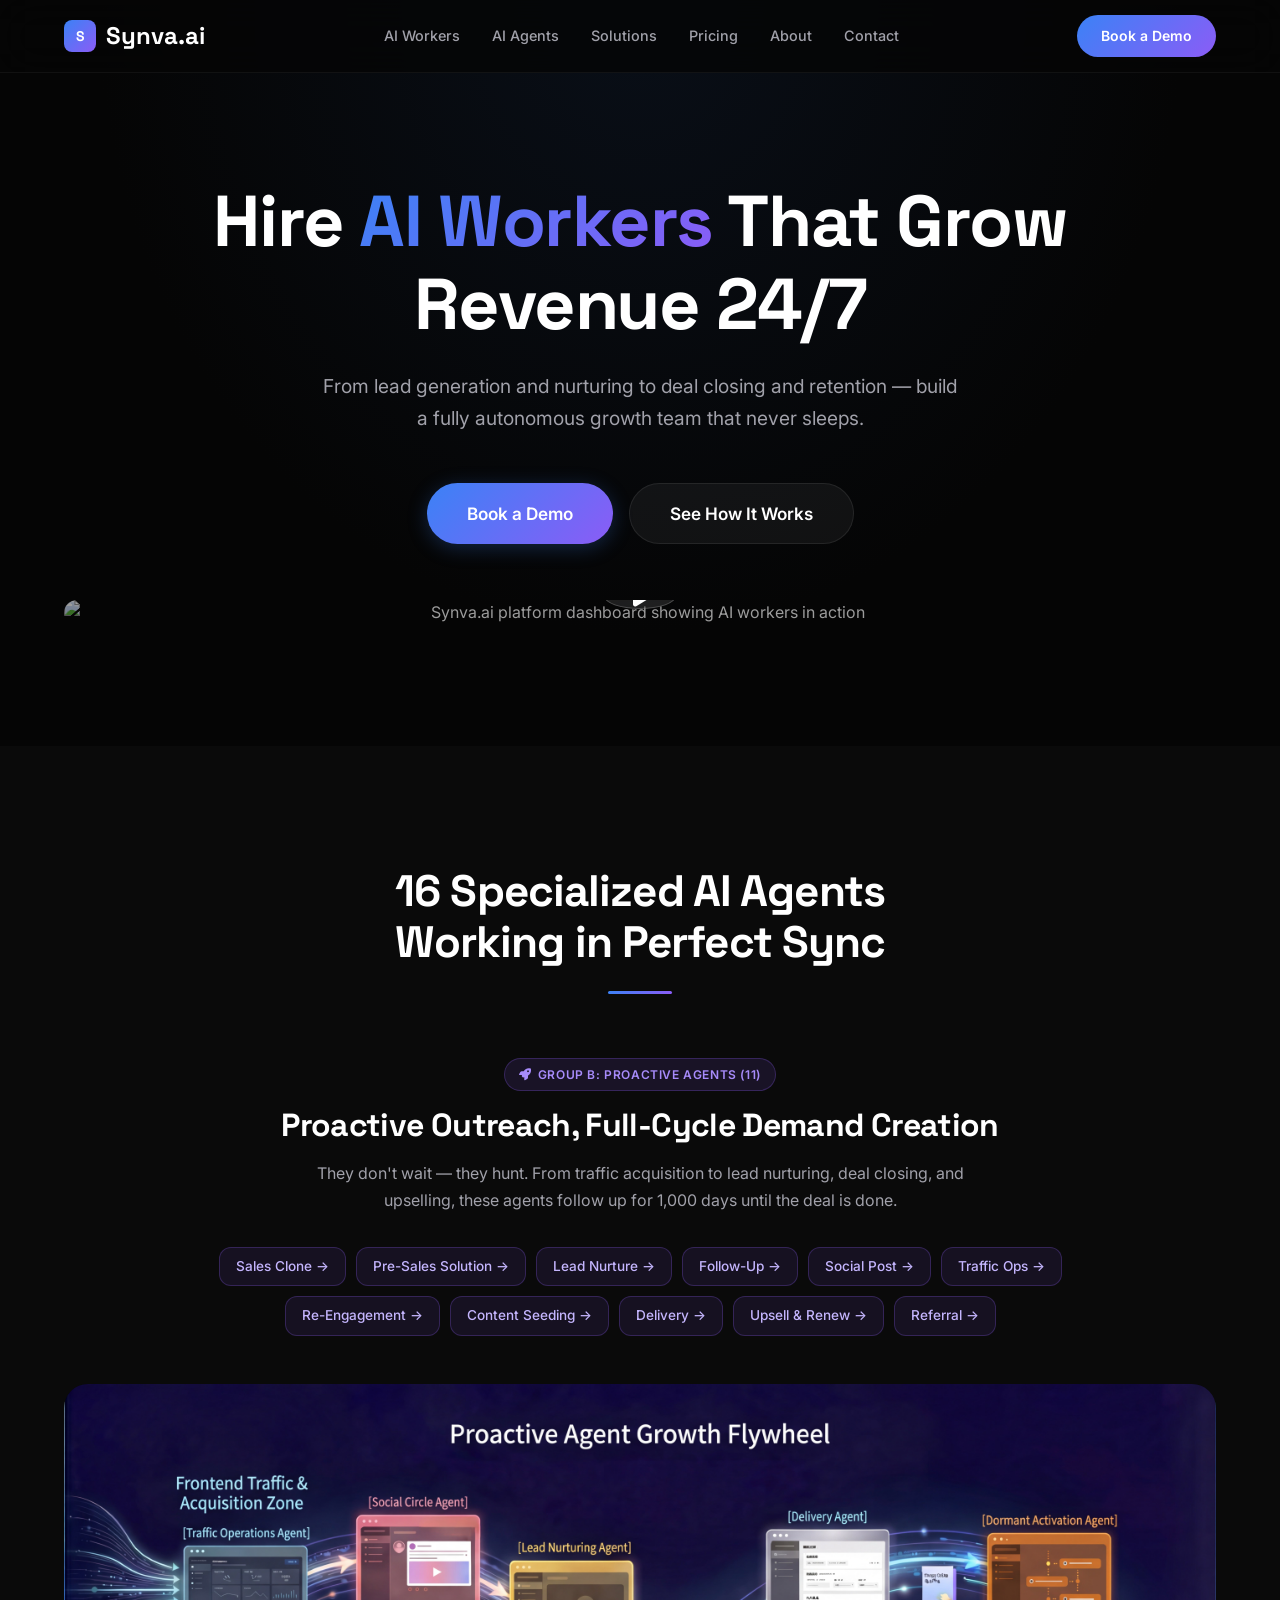
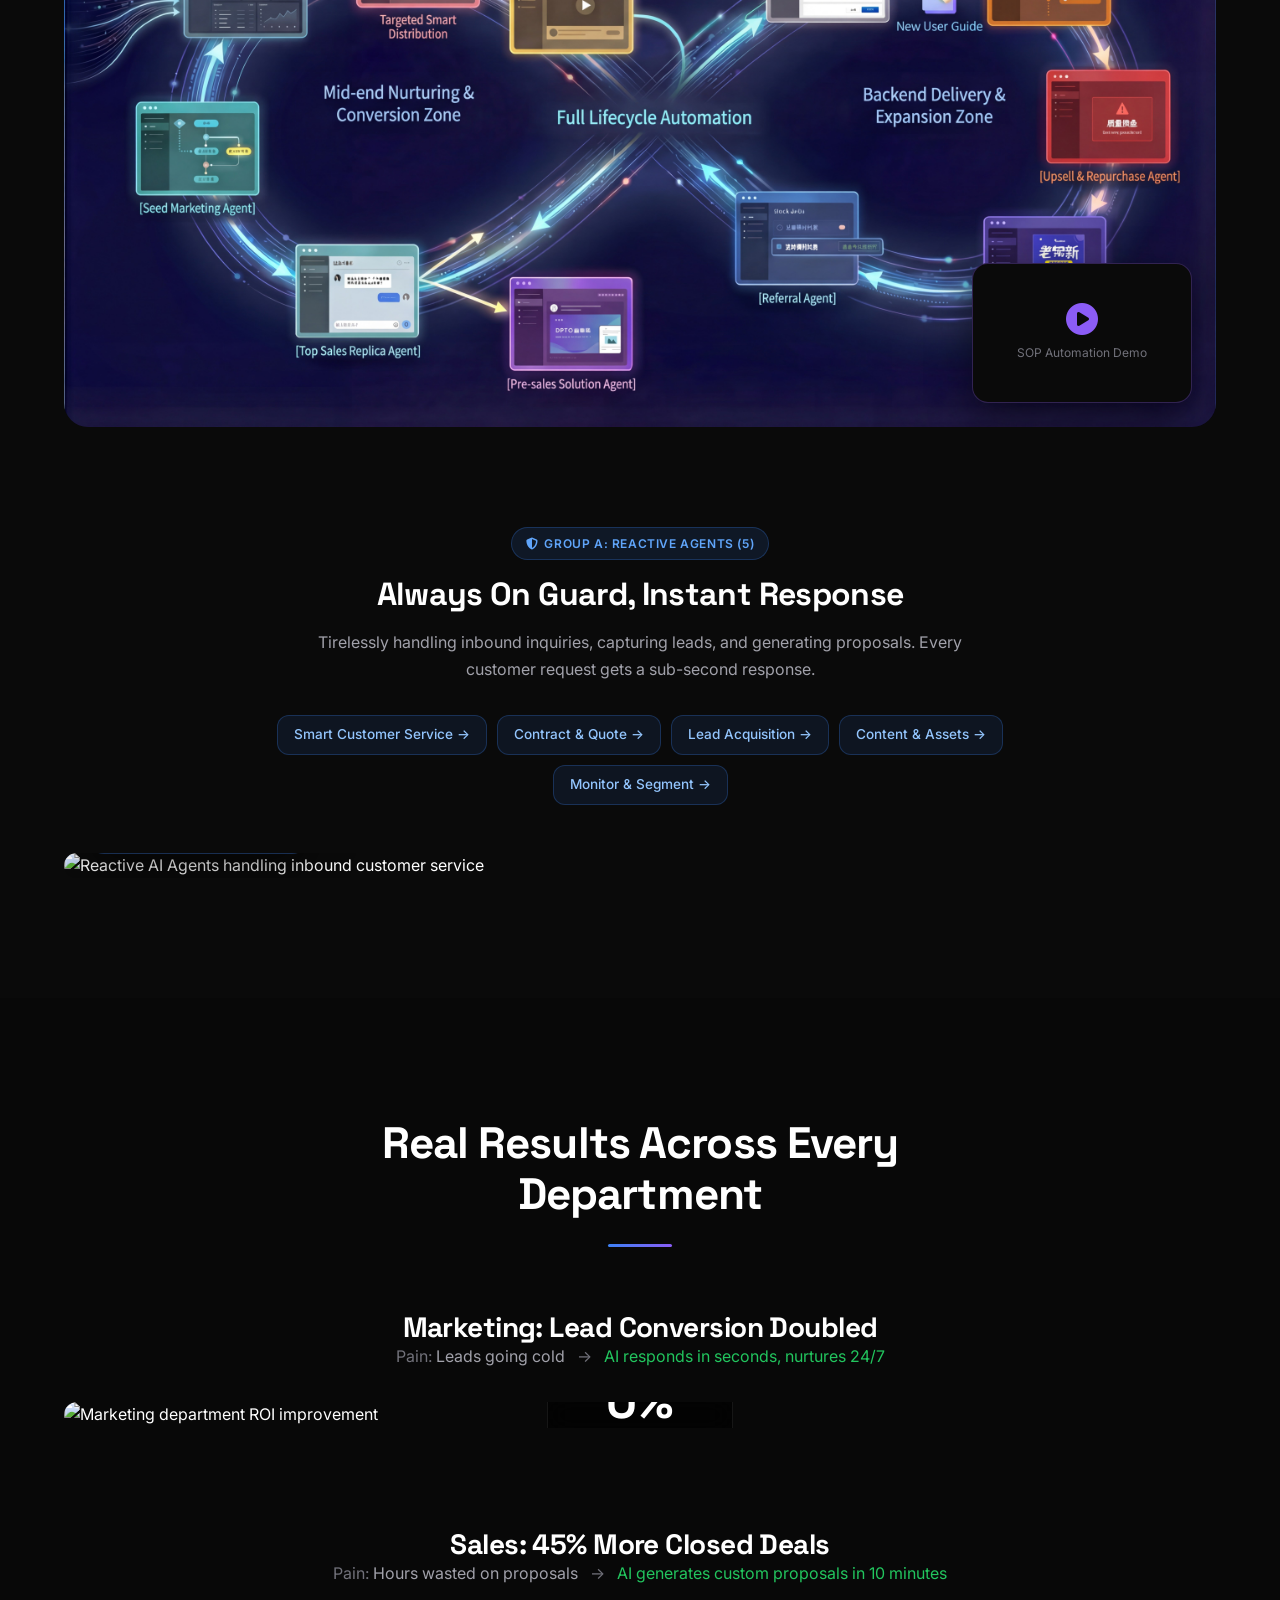
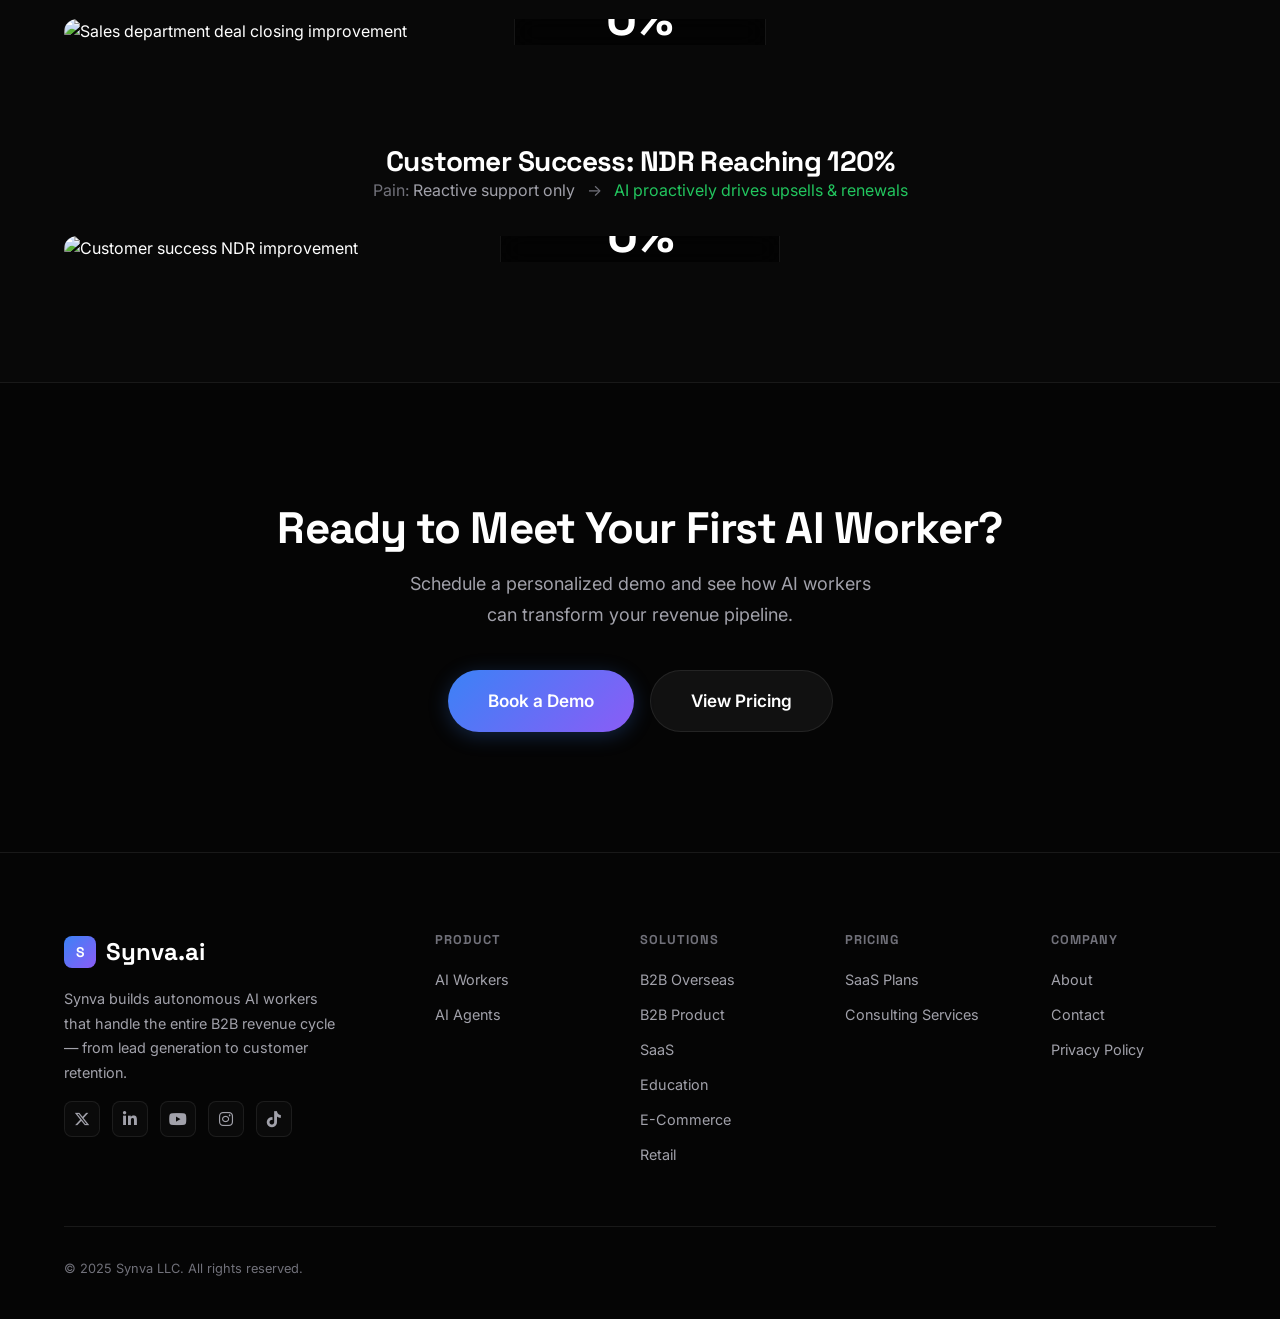
==== index.html @ fd2d0464 "feat: init english website" ====
<!DOCTYPE html>
<html lang="en">
<head>
  <meta charset="UTF-8">
  <meta name="viewport" content="width=device-width, initial-scale=1.0">
  <title>Synva.ai — Autonomous AI Workers for B2B Revenue Growth</title>
  <meta name="description" content="Hire always-on AI workers that generate leads, close deals, and retain customers 24/7. 16 specialized AI agents working in sync to grow your revenue on autopilot.">
  <meta name="keywords" content="AI workers, AI sales agents, B2B automation, revenue growth, lead conversion, AI SaaS">
  <meta property="og:title" content="Synva.ai — Autonomous AI Workers for B2B Revenue Growth">
  <meta property="og:description" content="Hire always-on AI workers that generate leads, close deals, and retain customers 24/7.">
  <meta property="og:image" content="images/og-image.png">
  <meta property="og:type" content="website">
  <meta name="twitter:card" content="summary_large_image">
  <link rel="icon" href="favicon.ico">
  <link rel="stylesheet" href="css/style.css">
  <link rel="stylesheet" href="https://cdnjs.cloudflare.com/ajax/libs/font-awesome/6.5.1/css/all.min.css">
</head>
<body>

  <!-- ===== Header ===== -->
  <header class="header" id="header">
    <div class="header__inner">
      <a href="index.html" class="header__logo">
        <div class="header__logo-icon">S</div>
        Synva.ai
      </a>
      <nav class="header__nav" id="main-nav">
        <a href="product.html">AI Workers</a>
        <a href="agents.html">AI Agents</a>
        <a href="solutions.html">Solutions</a>
        <a href="pricing.html">Pricing</a>
        <a href="about.html">About</a>
        <a href="contact.html">Contact</a>
      </nav>
      <a href="contact.html" class="header__cta header__cta-desktop">Book a Demo</a>
      <button class="header__mobile-btn" id="mobile-menu-btn" aria-label="Toggle Menu">
        <span></span><span></span><span></span>
      </button>
    </div>
  </header>

  <!-- ===== Hero Section ===== -->
  <section class="hero" id="hero">
    <div class="hero__bg"></div>
    <div class="container text-center">
      <h1 class="hero__title">
        Hire <span class="text-gradient">AI Workers</span> That Grow Revenue 24/7
      </h1>
      <p class="hero__subtitle">
        From lead generation and nurturing to deal closing and retention — build a fully autonomous growth team that never sleeps.
      </p>
      <div class="hero__actions">
        <a href="contact.html" class="btn btn--primary btn--lg">Book a Demo</a>
        <a href="product.html" class="btn btn--secondary btn--lg">See How It Works</a>
      </div>

      <!-- Hero Media -->
      <div class="hero__media">
        <img src="images/hero/01 Homepage Big Picture.jpeg" alt="Synva.ai platform dashboard showing AI workers in action">
        <div class="hero__media-overlay">
          <div class="hero__play-btn">
            <i class="fas fa-play" style="margin-left: 3px;"></i>
          </div>
          <span style="color: var(--color-text-secondary); font-size: 0.9rem;">Watch AI Workers in Action</span>
        </div>
      </div>
    </div>
  </section>


  <!-- ===== AI Agents Overview ===== -->
  <section class="section section--alt" id="agents">
    <div class="container">
      <div class="section-header reveal">
        <h2>16 Specialized AI Agents<br>Working in Perfect Sync</h2>
        <div class="section-header__line"></div>
      </div>

      <!-- Active Agents Group -->
      <div class="reveal" style="margin-bottom: 100px;">
        <div class="text-center" style="margin-bottom: 48px;">
          <span class="badge badge--purple"><i class="fas fa-rocket"></i> Group B: Proactive Agents (11)</span>
          <h3 style="margin-top: 16px; font-size: 2rem;">Proactive Outreach, Full-Cycle Demand Creation</h3>
          <p style="max-width: 700px; margin: 16px auto 32px; font-size: 1rem;">
            They don't wait — they hunt. From traffic acquisition to lead nurturing, deal closing, and upselling, these agents follow up for 1,000 days until the deal is done.
          </p>
          <div style="max-width: 900px; margin: 0 auto; display: flex; flex-wrap: wrap; justify-content: center; gap: 10px;">
            <a href="agents.html#agent-sales-clone" class="agent-pill agent-pill--active">Sales Clone →</a>
            <a href="agents.html#agent-solution" class="agent-pill agent-pill--active">Pre-Sales Solution →</a>
            <a href="agents.html#agent-nurture" class="agent-pill agent-pill--active">Lead Nurture →</a>
            <a href="agents.html#agent-followup" class="agent-pill agent-pill--active">Follow-Up →</a>
            <a href="agents.html#agent-moments" class="agent-pill agent-pill--active">Social Post →</a>
            <a href="agents.html#agent-traffic" class="agent-pill agent-pill--active">Traffic Ops →</a>
            <a href="agents.html#agent-activation" class="agent-pill agent-pill--active">Re-Engagement →</a>
            <a href="agents.html#agent-seeding" class="agent-pill agent-pill--active">Content Seeding →</a>
            <a href="agents.html#agent-delivery" class="agent-pill agent-pill--active">Delivery →</a>
            <a href="agents.html#agent-upsell" class="agent-pill agent-pill--active">Upsell & Renew →</a>
            <a href="agents.html#agent-referral" class="agent-pill agent-pill--active">Referral →</a>
          </div>
        </div>
        <div class="media-showcase">
          <img src="images/hero/02 Proactive Agent.jpeg" alt="Proactive AI Agents automating outbound sales workflow">
          <div style="position: absolute; bottom: 24px; right: 24px; width: 220px; height: 140px; background: #0a0a0a; border: 1px solid rgba(139, 92, 246, 0.3); border-radius: 16px; display: flex; flex-direction: column; align-items: center; justify-content: center; box-shadow: 0 12px 40px rgba(0,0,0,0.5);">
            <i class="fas fa-play-circle" style="font-size: 2rem; color: var(--color-purple); margin-bottom: 8px;"></i>
            <span style="font-size: 0.75rem; color: var(--color-text-muted);">SOP Automation Demo</span>
          </div>
        </div>
      </div>

      <!-- Passive Agents Group -->
      <div class="reveal">
        <div class="text-center" style="margin-bottom: 48px;">
          <span class="badge badge--blue"><i class="fas fa-shield-halved"></i> Group A: Reactive Agents (5)</span>
          <h3 style="margin-top: 16px; font-size: 2rem;">Always On Guard, Instant Response</h3>
          <p style="max-width: 700px; margin: 16px auto 32px; font-size: 1rem;">
            Tirelessly handling inbound inquiries, capturing leads, and generating proposals. Every customer request gets a sub-second response.
          </p>
          <div style="max-width: 900px; margin: 0 auto; display: flex; flex-wrap: wrap; justify-content: center; gap: 10px;">
            <a href="agents.html#agent-cs" class="agent-pill agent-pill--passive">Smart Customer Service →</a>
            <a href="agents.html#agent-contract" class="agent-pill agent-pill--passive">Contract & Quote →</a>
            <a href="agents.html#agent-acquisition" class="agent-pill agent-pill--passive">Lead Acquisition →</a>
            <a href="agents.html#agent-content" class="agent-pill agent-pill--passive">Content & Assets →</a>
            <a href="agents.html#agent-monitor" class="agent-pill agent-pill--passive">Monitor & Segment →</a>
          </div>
        </div>
        <div class="media-showcase">
          <img src="images/hero/03 Passive Agent.jpeg" alt="Reactive AI Agents handling inbound customer service">
          <div style="position: absolute; bottom: 24px; left: 24px; width: 220px; height: 140px; background: #0a0a0a; border: 1px solid rgba(59, 130, 246, 0.3); border-radius: 16px; display: flex; flex-direction: column; align-items: center; justify-content: center; box-shadow: 0 12px 40px rgba(0,0,0,0.5);">
            <i class="fas fa-play-circle" style="font-size: 2rem; color: var(--color-blue); margin-bottom: 8px;"></i>
            <span style="font-size: 0.75rem; color: var(--color-text-muted);">AI Reception Demo</span>
          </div>
        </div>
      </div>
    </div>
  </section>

  <!-- ===== Results / Case Studies ===== -->
  <section class="section" id="results" style="background: #080808;">
    <div class="container">
      <div class="section-header reveal">
        <h2>Real Results Across Every Department</h2>
        <div class="section-header__line"></div>
      </div>

      <div style="display: flex; flex-direction: column; gap: 100px;">
        <!-- Marketing Case -->
        <div class="reveal">
          <div class="text-center" style="margin-bottom: 32px;">
            <h3>Marketing: Lead Conversion Doubled</h3>
            <p style="font-size: 1rem;">
              <span style="color: var(--color-text-muted);">Pain:</span> Leads going cold
              <span style="margin: 0 8px; color: var(--color-text-muted);">→</span>
              <span style="color: var(--color-green);">AI responds in seconds, nurtures 24/7</span>
            </p>
          </div>
          <div class="media-showcase">
            <img src="images/hero/04 Markting.jpeg" alt="Marketing department ROI improvement">
            <div class="media-showcase__overlay">
              <div class="media-showcase__metric">
                <div class="media-showcase__metric-value" data-counter="200" data-suffix="%">0%</div>
                <div class="media-showcase__metric-label">ROI Growth</div>
              </div>
            </div>
          </div>
        </div>

        <!-- Sales Case -->
        <div class="reveal">
          <div class="text-center" style="margin-bottom: 32px;">
            <h3>Sales: 45% More Closed Deals</h3>
            <p style="font-size: 1rem;">
              <span style="color: var(--color-text-muted);">Pain:</span> Hours wasted on proposals
              <span style="margin: 0 8px; color: var(--color-text-muted);">→</span>
              <span style="color: var(--color-green);">AI generates custom proposals in 10 minutes</span>
            </p>
          </div>
          <div class="media-showcase">
            <img src="images/hero/05 Sales.jpeg" alt="Sales department deal closing improvement">
            <div class="media-showcase__overlay">
              <div class="media-showcase__metric">
                <div class="media-showcase__metric-value" data-counter="45" data-suffix="%">0%</div>
                <div class="media-showcase__metric-label">More Deals Closed</div>
              </div>
            </div>
          </div>
        </div>

        <!-- Customer Success Case -->
        <div class="reveal">
          <div class="text-center" style="margin-bottom: 32px;">
            <h3>Customer Success: NDR Reaching 120%</h3>
            <p style="font-size: 1rem;">
              <span style="color: var(--color-text-muted);">Pain:</span> Reactive support only
              <span style="margin: 0 8px; color: var(--color-text-muted);">→</span>
              <span style="color: var(--color-green);">AI proactively drives upsells & renewals</span>
            </p>
          </div>
          <div class="media-showcase">
            <img src="images/hero/06 Customer Success.jpeg" alt="Customer success NDR improvement">
            <div class="media-showcase__overlay">
              <div class="media-showcase__metric">
                <div class="media-showcase__metric-value" data-counter="120" data-suffix="%">0%</div>
                <div class="media-showcase__metric-label">Net Dollar Retention</div>
              </div>
            </div>
          </div>
        </div>
      </div>
    </div>
  </section>

  <!-- ===== Bottom CTA ===== -->
  <section class="section section--border-top text-center">
    <div class="container reveal">
      <h2 style="margin-bottom: 16px;">Ready to Meet Your First AI Worker?</h2>
      <p style="margin-bottom: 40px; max-width: 480px; margin-left: auto; margin-right: auto;">
        Schedule a personalized demo and see how AI workers can transform your revenue pipeline.
      </p>
      <div class="hero__actions">
        <a href="contact.html" class="btn btn--primary btn--lg">Book a Demo</a>
        <a href="pricing.html" class="btn btn--secondary btn--lg">View Pricing</a>
      </div>
    </div>
  </section>

  <!-- ===== Footer ===== -->
  <footer class="footer" id="footer">
    <div class="container">
      <div class="footer__grid">
        <div class="footer__brand">
          <a href="index.html" class="header__logo" style="margin-bottom: 8px;"><div class="header__logo-icon">S</div>Synva.ai</a>
          <p>Synva builds autonomous AI workers that handle the entire B2B revenue cycle — from lead generation to customer retention.</p>
          <div style="display: flex; gap: 12px; margin-top: 16px;">
            <a href="#" target="_blank" aria-label="X" style="width: 36px; height: 36px; border-radius: 8px; background: var(--color-bg-alt); border: 1px solid var(--color-border); display: flex; align-items: center; justify-content: center; color: var(--color-text-secondary); transition: var(--transition-base);"><i class="fab fa-x-twitter"></i></a>
            <a href="#" target="_blank" aria-label="LinkedIn" style="width: 36px; height: 36px; border-radius: 8px; background: var(--color-bg-alt); border: 1px solid var(--color-border); display: flex; align-items: center; justify-content: center; color: var(--color-text-secondary); transition: var(--transition-base);"><i class="fab fa-linkedin-in"></i></a>
            <a href="#" target="_blank" aria-label="YouTube" style="width: 36px; height: 36px; border-radius: 8px; background: var(--color-bg-alt); border: 1px solid var(--color-border); display: flex; align-items: center; justify-content: center; color: var(--color-text-secondary); transition: var(--transition-base);"><i class="fab fa-youtube"></i></a>
            <a href="#" target="_blank" aria-label="Instagram" style="width: 36px; height: 36px; border-radius: 8px; background: var(--color-bg-alt); border: 1px solid var(--color-border); display: flex; align-items: center; justify-content: center; color: var(--color-text-secondary); transition: var(--transition-base);"><i class="fab fa-instagram"></i></a>
            <a href="#" target="_blank" aria-label="TikTok" style="width: 36px; height: 36px; border-radius: 8px; background: var(--color-bg-alt); border: 1px solid var(--color-border); display: flex; align-items: center; justify-content: center; color: var(--color-text-secondary); transition: var(--transition-base);"><i class="fab fa-tiktok"></i></a>
          </div>
        </div>
        <div><h4 class="footer__heading">Product</h4><div class="footer__links"><a href="product.html">AI Workers</a><a href="agents.html">AI Agents</a></div></div>
        <div><h4 class="footer__heading">Solutions</h4><div class="footer__links"><a href="solutions.html#b2b-overseas">B2B Overseas</a><a href="solutions.html#b2b-industrial">B2B Product</a><a href="solutions.html#saas">SaaS</a><a href="solutions.html#education">Education</a><a href="solutions.html#ecommerce">E-Commerce</a><a href="solutions.html#retail">Retail</a></div></div>
        <div><h4 class="footer__heading">Pricing</h4><div class="footer__links"><a href="pricing.html">SaaS Plans</a><a href="pricing.html">Consulting Services</a></div></div>
        <div><h4 class="footer__heading">Company</h4><div class="footer__links"><a href="about.html">About</a><a href="contact.html">Contact</a><a href="privacy.html">Privacy Policy</a></div></div>
      </div>
      <div class="footer__bottom">
        <span>&copy; 2025 Synva LLC. All rights reserved.</span>
      </div>
    </div>
  </footer>

  <script src="js/main.js"></script>
</body>
</html>
---- css/style.css ----
/* ================================================================
   Agent.AI — English Static Site
   Design System & Global Styles
   ================================================================ */

/* --- Google Fonts --- */
@import url('https://fonts.googleapis.com/css2?family=Inter:wght@300;400;500;600;700;800;900&family=Space+Grotesk:wght@400;500;600;700&display=swap');

/* --- CSS Custom Properties --- */
:root {
  /* Colors */
  --color-bg: #050505;
  --color-bg-alt: #0a0a0a;
  --color-bg-card: #111111;
  --color-bg-elevated: #1a1a1a;
  --color-text: #ffffff;
  --color-text-secondary: #a1a1aa;
  --color-text-muted: #71717a;
  --color-border: rgba(255, 255, 255, 0.08);
  --color-border-hover: rgba(255, 255, 255, 0.15);

  /* Accent Colors */
  --color-blue: #3b82f6;
  --color-blue-glow: rgba(59, 130, 246, 0.15);
  --color-purple: #8b5cf6;
  --color-purple-glow: rgba(139, 92, 246, 0.15);
  --color-green: #22c55e;
  --color-yellow: #eab308;
  --color-pink: #ec4899;

  /* Gradients */
  --gradient-accent: linear-gradient(135deg, #3b82f6, #8b5cf6);
  --gradient-accent-hover: linear-gradient(135deg, #60a5fa, #a78bfa);
  --gradient-hero-bg: radial-gradient(ellipse at top, rgba(59, 130, 246, 0.08) 0%, #050505 60%);
  --gradient-glow: radial-gradient(circle, rgba(59, 130, 246, 0.12) 0%, transparent 70%);

  /* Typography */
  --font-body: 'Inter', -apple-system, BlinkMacSystemFont, 'Segoe UI', sans-serif;
  --font-heading: 'Space Grotesk', 'Inter', sans-serif;

  /* Spacing */
  --section-py: 120px;
  --section-px: 24px;
  --max-width: 1200px;
  --max-width-narrow: 800px;

  /* Borders */
  --radius-sm: 8px;
  --radius-md: 12px;
  --radius-lg: 16px;
  --radius-xl: 24px;
  --radius-full: 9999px;

  /* Transitions */
  --transition-fast: 150ms ease;
  --transition-base: 300ms ease;
  --transition-slow: 500ms cubic-bezier(0.4, 0, 0.2, 1);
}

/* --- Reset & Base --- */
*,
*::before,
*::after {
  margin: 0;
  padding: 0;
  box-sizing: border-box;
}

html {
  scroll-behavior: smooth;
  -webkit-font-smoothing: antialiased;
  -moz-osx-font-smoothing: grayscale;
}

body {
  font-family: var(--font-body);
  background: var(--color-bg);
  color: var(--color-text);
  line-height: 1.6;
  overflow-x: hidden;
}

a {
  color: inherit;
  text-decoration: none;
}

img {
  max-width: 100%;
  display: block;
}

ul, ol {
  list-style: none;
}

button {
  font-family: inherit;
  cursor: pointer;
  border: none;
  background: none;
}

/* --- Typography --- */
h1, h2, h3, h4, h5, h6 {
  font-family: var(--font-heading);
  font-weight: 700;
  line-height: 1.15;
  letter-spacing: -0.02em;
}

h1 { font-size: clamp(2.5rem, 6vw, 4.5rem); }
h2 { font-size: clamp(1.75rem, 4vw, 2.75rem); }
h3 { font-size: clamp(1.25rem, 2.5vw, 1.75rem); }
h4 { font-size: 1.125rem; }

p {
  color: var(--color-text-secondary);
  font-size: 1.125rem;
  line-height: 1.7;
}

.text-gradient {
  background: var(--gradient-accent);
  -webkit-background-clip: text;
  -webkit-text-fill-color: transparent;
  background-clip: text;
}

.text-muted {
  color: var(--color-text-muted);
}

/* --- Layout --- */
.container {
  max-width: var(--max-width);
  margin: 0 auto;
  padding: 0 var(--section-px);
}

.container--narrow {
  max-width: var(--max-width-narrow);
}

.section {
  padding: var(--section-py) 0;
  position: relative;
}

.section--alt {
  background: var(--color-bg-alt);
}

.section--border-top {
  border-top: 1px solid var(--color-border);
}

.text-center {
  text-align: center;
}

/* --- Header / Navigation --- */
.header {
  position: fixed;
  top: 0;
  left: 0;
  right: 0;
  z-index: 1000;
  background: rgba(5, 5, 5, 0.8);
  backdrop-filter: blur(20px);
  -webkit-backdrop-filter: blur(20px);
  border-bottom: 1px solid var(--color-border);
  transition: var(--transition-base);
}

.header__inner {
  max-width: var(--max-width);
  margin: 0 auto;
  padding: 0 var(--section-px);
  display: flex;
  align-items: center;
  justify-content: space-between;
  height: 72px;
}

.header__logo {
  font-family: var(--font-heading);
  font-size: 1.5rem;
  font-weight: 700;
  color: var(--color-text);
  display: flex;
  align-items: center;
  gap: 10px;
}

.header__logo-icon {
  width: 32px;
  height: 32px;
  background: var(--gradient-accent);
  border-radius: var(--radius-sm);
  display: flex;
  align-items: center;
  justify-content: center;
  font-size: 0.875rem;
  font-weight: 800;
}

.header__nav {
  display: flex;
  align-items: center;
  gap: 32px;
}

.header__nav a {
  font-size: 0.9rem;
  font-weight: 500;
  color: var(--color-text-secondary);
  transition: var(--transition-fast);
  position: relative;
}

.header__nav a:hover,
.header__nav a.active {
  color: var(--color-text);
}

.header__nav a::after {
  content: '';
  position: absolute;
  bottom: -4px;
  left: 0;
  width: 0;
  height: 2px;
  background: var(--gradient-accent);
  transition: var(--transition-base);
  border-radius: 1px;
}

.header__nav a:hover::after,
.header__nav a.active::after {
  width: 100%;
}

.header__cta {
  display: inline-flex;
  align-items: center;
  gap: 8px;
  padding: 10px 24px;
  background: var(--gradient-accent);
  color: white;
  font-size: 0.875rem;
  font-weight: 600;
  border-radius: var(--radius-full);
  transition: var(--transition-base);
}

.header__cta:hover {
  background: var(--gradient-accent-hover);
  transform: translateY(-1px);
  box-shadow: 0 8px 30px rgba(59, 130, 246, 0.3);
}

/* Mobile Menu Button */
.header__mobile-btn {
  display: none;
  flex-direction: column;
  gap: 5px;
  padding: 4px;
  cursor: pointer;
}

.header__mobile-btn span {
  display: block;
  width: 24px;
  height: 2px;
  background: var(--color-text);
  border-radius: 2px;
  transition: var(--transition-base);
}

/* --- Buttons --- */
.btn {
  display: inline-flex;
  align-items: center;
  justify-content: center;
  gap: 8px;
  font-family: var(--font-body);
  font-weight: 600;
  border-radius: var(--radius-full);
  transition: var(--transition-base);
  cursor: pointer;
  white-space: nowrap;
}

.btn--lg {
  padding: 16px 40px;
  font-size: 1.075rem;
}

.btn--md {
  padding: 12px 28px;
  font-size: 0.95rem;
}

.btn--sm {
  padding: 8px 20px;
  font-size: 0.85rem;
}

.btn--primary {
  background: var(--gradient-accent);
  color: white;
  box-shadow: 0 4px 20px rgba(59, 130, 246, 0.25);
}

.btn--primary:hover {
  background: var(--gradient-accent-hover);
  transform: translateY(-2px);
  box-shadow: 0 8px 30px rgba(59, 130, 246, 0.4);
}

.btn--secondary {
  background: rgba(255, 255, 255, 0.05);
  color: white;
  border: 1px solid var(--color-border);
}

.btn--secondary:hover {
  background: rgba(255, 255, 255, 0.1);
  border-color: var(--color-border-hover);
}

.btn--white {
  background: white;
  color: #0a0a0a;
}

.btn--white:hover {
  background: #f0f0f0;
  transform: translateY(-2px);
  box-shadow: 0 8px 30px rgba(255, 255, 255, 0.15);
}

.btn--outline-blue {
  background: transparent;
  color: var(--color-blue);
  border: 1px solid var(--color-blue);
}

.btn--outline-blue:hover {
  background: var(--color-blue);
  color: white;
}

/* --- Cards --- */
.card {
  background: transparent;
  border: 1px solid transparent;
  border-radius: var(--radius-xl);
  overflow: hidden;
  transition: var(--transition-base);
}

.card:hover {
  transform: translateY(-4px);
}

.card__image {
  width: 100%;
  height: auto;
  opacity: 1;
  display: block;
  transition: var(--transition-slow);
}

.card:hover .card__image {
  opacity: 1;
  transform: scale(1.03);
}

.card__image-wrapper {
  overflow: hidden;
  position: relative;
  border-radius: var(--radius-xl);
  isolation: isolate;
  transform: translateZ(0);
}

.card__body {
  padding: 24px;
}

.card__title {
  font-size: 1.25rem;
  font-weight: 600;
  margin-bottom: 8px;
}

.card__desc {
  font-size: 0.95rem;
  color: var(--color-text-secondary);
  line-height: 1.6;
}

/* --- Badge / Tag --- */
.badge {
  display: inline-flex;
  align-items: center;
  gap: 6px;
  padding: 6px 14px;
  font-size: 0.75rem;
  font-weight: 600;
  border-radius: var(--radius-full);
  text-transform: uppercase;
  letter-spacing: 0.05em;
}

.badge--blue {
  background: rgba(59, 130, 246, 0.12);
  color: #60a5fa;
  border: 1px solid rgba(59, 130, 246, 0.25);
}

.badge--purple {
  background: rgba(139, 92, 246, 0.12);
  color: #a78bfa;
  border: 1px solid rgba(139, 92, 246, 0.25);
}

.badge--yellow {
  background: rgba(234, 179, 8, 0.12);
  color: #facc15;
  border: 1px solid rgba(234, 179, 8, 0.25);
}

.badge--green {
  background: rgba(34, 197, 94, 0.12);
  color: #4ade80;
  border: 1px solid rgba(34, 197, 94, 0.25);
}

/* --- Agent Pill (Product page agent buttons) --- */
.agent-pill {
  display: inline-flex;
  align-items: center;
  gap: 6px;
  padding: 8px 16px;
  font-size: 0.85rem;
  font-weight: 500;
  border-radius: var(--radius-md);
  transition: var(--transition-base);
  cursor: default;
}

.agent-pill--active {
  background: rgba(139, 92, 246, 0.1);
  border: 1px solid rgba(139, 92, 246, 0.25);
  color: #c4b5fd;
}

.agent-pill--active:hover {
  background: var(--color-purple);
  color: white;
  border-color: var(--color-purple);
}

.agent-pill--passive {
  background: rgba(59, 130, 246, 0.1);
  border: 1px solid rgba(59, 130, 246, 0.25);
  color: #93c5fd;
}

.agent-pill--passive:hover {
  background: var(--color-blue);
  color: white;
  border-color: var(--color-blue);
}

/* --- Hero Section --- */
.hero {
  position: relative;
  padding-top: 180px;
  padding-bottom: var(--section-py);
  overflow: hidden;
}

.hero__bg {
  position: absolute;
  inset: 0;
  background: var(--gradient-hero-bg);
  z-index: -1;
}

.hero__title {
  max-width: 900px;
  margin: 0 auto 24px;
}

.hero__subtitle {
  max-width: 640px;
  margin: 0 auto 48px;
  font-size: 1.2rem;
}

.hero__actions {
  display: flex;
  justify-content: center;
  gap: 16px;
  flex-wrap: wrap;
}

.hero__media {
  max-width: 100%;
  margin: 56px auto 0;
  position: relative;
  border-radius: var(--radius-xl);
  overflow: hidden;
  height: max-content;
  isolation: isolate;
  transform: translateZ(0);
}

.hero__media img {
  width: 100%;
  height: 100%;
  object-fit: cover;
  opacity: 0.6;
  transition: var(--transition-slow);
}

.hero__media:hover img {
  opacity: 0.4;
}

.hero__media-overlay {
  position: absolute;
  inset: 0;
  display: flex;
  flex-direction: column;
  align-items: center;
  justify-content: center;
  gap: 12px;
}

.hero__play-btn {
  width: 72px;
  height: 72px;
  border-radius: 50%;
  background: rgba(255, 255, 255, 0.1);
  backdrop-filter: blur(8px);
  border: 1px solid rgba(255, 255, 255, 0.2);
  display: flex;
  align-items: center;
  justify-content: center;
  font-size: 1.5rem;
  color: white;
  transition: var(--transition-base);
}

.hero__media:hover .hero__play-btn {
  transform: scale(1.1);
  background: rgba(255, 255, 255, 0.15);
}

/* --- Grid Layouts --- */
.grid {
  display: grid;
  gap: 24px;
}

.grid--2 { grid-template-columns: repeat(2, 1fr); }
.grid--3 { grid-template-columns: repeat(3, 1fr); }
.grid--4 { grid-template-columns: repeat(4, 1fr); }

/* --- Stats / Metrics --- */
.stat {
  text-align: center;
  padding: 32px;
}

.stat__value {
  font-family: var(--font-heading);
  font-size: 3.5rem;
  font-weight: 800;
  background: var(--gradient-accent);
  -webkit-background-clip: text;
  -webkit-text-fill-color: transparent;
  background-clip: text;
  margin-bottom: 8px;
}

.stat__label {
  font-size: 0.9rem;
  color: var(--color-text-muted);
  text-transform: uppercase;
  letter-spacing: 0.1em;
  font-weight: 600;
}

/* --- Media with Metric Overlay --- */
.media-showcase {
  position: relative;
  width: 100%;
  border-radius: var(--radius-xl);
  overflow: hidden;
  height: max-content;
  isolation: isolate;
  transform: translateZ(0);
}

.media-showcase img {
  width: 100%;
  height: 100%;
  object-fit: cover;
  opacity: 1;
  transition: var(--transition-slow);
}

.media-showcase:hover img {
  opacity: 0.8;
}

.media-showcase__overlay {
  position: absolute;
  inset: 0;
  display: flex;
  align-items: center;
  justify-content: center;
}

.media-showcase__metric {
  background: rgba(0, 0, 0, 0.6);
  backdrop-filter: blur(12px);
  padding: 24px 40px;
  border-radius: var(--radius-xl);
  border: 1px solid var(--color-border);
  text-align: center;
}

.media-showcase__metric-value {
  font-family: var(--font-heading);
  font-size: 3rem;
  font-weight: 800;
  color: white;
  margin-bottom: 4px;
}

.media-showcase__metric-label {
  font-size: 0.8rem;
  color: var(--color-text-muted);
  text-transform: uppercase;
  letter-spacing: 0.15em;
  font-weight: 700;
}

/* --- Split Section (Image + Text) --- */
.split {
  display: flex;
  align-items: center;
  gap: 64px;
}

.split--reverse {
  flex-direction: row-reverse;
}

.split__content {
  flex: 1;
}

.split__media {
  flex: 1;
  position: relative;
  border-radius: var(--radius-xl);
  overflow: hidden;
  height: max-content;
  align-self: center;
  isolation: isolate;
  transform: translateZ(0);
}

.split__media img {
  width: 100%;
  height: auto;
  display: block;
  opacity: 1;
  transition: var(--transition-slow);
}

.split__media:hover img {
  transform: scale(1.05);
}

/* --- Logo Bar / Social Proof --- */
.logo-bar {
  display: flex;
  align-items: center;
  justify-content: center;
  flex-wrap: wrap;
  gap: 48px;
  padding: 40px 0;
  opacity: 0.5;
}

.logo-bar img {
  height: 28px;
  filter: brightness(0) invert(1);
  opacity: 0.6;
  transition: var(--transition-base);
}

.logo-bar img:hover {
  opacity: 1;
}

/* --- Footer --- */
.footer {
  background: var(--color-bg);
  border-top: 1px solid var(--color-border);
  padding: 80px 0 40px;
}

.footer__grid {
  display: grid;
  grid-template-columns: 2fr 1fr 1fr 1fr 1fr;
  gap: 40px;
  margin-bottom: 60px;
}

.footer__brand p {
  font-size: 0.9rem;
  margin-top: 16px;
  max-width: 280px;
}

.footer__heading {
  font-size: 0.8rem;
  font-weight: 700;
  text-transform: uppercase;
  letter-spacing: 0.08em;
  color: var(--color-text-muted);
  margin-bottom: 20px;
}

.footer__links {
  display: flex;
  flex-direction: column;
  gap: 12px;
}

.footer__links a {
  font-size: 0.9rem;
  color: var(--color-text-secondary);
  transition: var(--transition-fast);
}

.footer__links a:hover {
  color: var(--color-text);
}

.footer__bottom {
  display: flex;
  align-items: center;
  justify-content: space-between;
  padding-top: 32px;
  border-top: 1px solid var(--color-border);
  font-size: 0.8rem;
  color: var(--color-text-muted);
}

.footer__social {
  display: flex;
  gap: 16px;
}

.footer__social a {
  width: 36px;
  height: 36px;
  border-radius: 50%;
  background: rgba(255, 255, 255, 0.05);
  border: 1px solid var(--color-border);
  display: flex;
  align-items: center;
  justify-content: center;
  color: var(--color-text-secondary);
  font-size: 0.9rem;
  transition: var(--transition-base);
}

.footer__social a:hover {
  background: rgba(255, 255, 255, 0.1);
  color: white;
  border-color: var(--color-border-hover);
}

/* --- Pricing Cards --- */
.pricing-card {
  background: var(--color-bg-alt);
  border: 1px solid var(--color-border);
  border-radius: var(--radius-xl);
  padding: 40px;
  display: flex;
  flex-direction: column;
  position: relative;
  overflow: hidden;
  transition: var(--transition-base);
}

.pricing-card:hover {
  border-color: var(--color-border-hover);
  transform: translateY(-4px);
}

.pricing-card--featured {
  background: #1a1500;
  border: 2px solid var(--color-yellow);
  transform: translateY(-8px);
  box-shadow: 0 20px 60px rgba(234, 179, 8, 0.1);
}

.pricing-card--featured:hover {
  transform: translateY(-12px);
}

.pricing-card__popular {
  position: absolute;
  top: 0;
  right: 0;
  background: var(--color-yellow);
  color: #0a0a0a;
  font-size: 0.75rem;
  font-weight: 700;
  padding: 6px 16px;
  border-radius: 0 var(--radius-xl) 0 var(--radius-lg);
}

.pricing-card__name {
  font-size: 1.75rem;
  font-weight: 700;
  margin-bottom: 4px;
}

.pricing-card__price {
  font-family: var(--font-heading);
  font-size: 3rem;
  font-weight: 800;
  margin: 16px 0;
}

.pricing-card__price span {
  font-size: 0.9rem;
  font-weight: 400;
  color: var(--color-text-muted);
}

.pricing-card__features {
  flex: 1;
  margin: 24px 0 32px;
  display: flex;
  flex-direction: column;
  gap: 14px;
}

.pricing-card__features li {
  display: flex;
  align-items: center;
  gap: 10px;
  font-size: 0.95rem;
  color: var(--color-text-secondary);
}

.pricing-card__features li::before {
  content: '✓';
  color: var(--color-green);
  font-weight: 700;
  font-size: 0.85rem;
}

/* --- Contact Form --- */
.contact-form {
  max-width: 560px;
  margin: 0 auto;
  display: flex;
  flex-direction: column;
  gap: 20px;
}

.form-group {
  display: flex;
  flex-direction: column;
  gap: 8px;
}

.form-group label {
  font-size: 0.85rem;
  font-weight: 600;
  color: var(--color-text-secondary);
}

.form-group input,
.form-group textarea,
.form-group select {
  padding: 14px 18px;
  background: var(--color-bg-alt);
  border: 1px solid var(--color-border);
  border-radius: var(--radius-md);
  color: var(--color-text);
  font-family: var(--font-body);
  font-size: 0.95rem;
  transition: var(--transition-base);
  outline: none;
}

.form-group input:focus,
.form-group textarea:focus,
.form-group select:focus {
  border-color: var(--color-blue);
  box-shadow: 0 0 0 3px var(--color-blue-glow);
}

.form-group textarea {
  resize: vertical;
  min-height: 120px;
}

.form-row {
  display: grid;
  grid-template-columns: 1fr 1fr;
  gap: 20px;
}

/* --- Section Headers --- */
.section-header {
  text-align: center;
  max-width: 700px;
  margin: 0 auto 64px;
}

.section-header h2 {
  margin-bottom: 16px;
}

.section-header p {
  font-size: 1.1rem;
}

.section-header__line {
  width: 64px;
  height: 3px;
  background: var(--gradient-accent);
  margin: 24px auto 0;
  border-radius: 2px;
}

/* --- Scroll Animations --- */
.reveal {
  opacity: 0;
  transform: translateY(30px);
  transition: opacity 0.8s cubic-bezier(0.4, 0, 0.2, 1),
              transform 0.8s cubic-bezier(0.4, 0, 0.2, 1);
}

.reveal.visible {
  opacity: 1;
  transform: translateY(0);
}

.reveal-delay-1 { transition-delay: 0.1s; }
.reveal-delay-2 { transition-delay: 0.2s; }
.reveal-delay-3 { transition-delay: 0.3s; }
.reveal-delay-4 { transition-delay: 0.4s; }

/* --- Skill Tag --- */
.skill-tag {
  display: inline-block;
  padding: 8px 16px;
  background: var(--color-bg-card);
  border: 1px solid var(--color-border);
  border-radius: var(--radius-md);
  font-size: 0.85rem;
  color: var(--color-text-secondary);
  transition: var(--transition-base);
}

.skill-tag:hover {
  border-color: var(--color-border-hover);
  color: white;
}

/* --- Step / Process --- */
.step-badge {
  display: inline-block;
  padding: 4px 14px;
  font-size: 0.7rem;
  font-weight: 700;
  letter-spacing: 0.12em;
  text-transform: uppercase;
  border-radius: var(--radius-full);
  border: 1px solid;
  margin-bottom: 16px;
}

.step-badge--blue {
  color: var(--color-blue);
  border-color: rgba(59, 130, 246, 0.3);
}

.step-badge--purple {
  color: var(--color-purple);
  border-color: rgba(139, 92, 246, 0.3);
}

.step-badge--pink {
  color: var(--color-pink);
  border-color: rgba(236, 72, 153, 0.3);
}

/* --- FAQ Section --- */
.faq-item {
  border-bottom: 1px solid var(--color-border);
  padding: 24px 0;
}

.faq-question {
  display: flex;
  align-items: center;
  justify-content: space-between;
  width: 100%;
  text-align: left;
  font-size: 1.1rem;
  font-weight: 600;
  color: var(--color-text);
  cursor: pointer;
  padding: 0;
}

.faq-question::after {
  content: '+';
  font-size: 1.5rem;
  color: var(--color-text-muted);
  transition: var(--transition-base);
  flex-shrink: 0;
  margin-left: 16px;
}

.faq-item.open .faq-question::after {
  content: '−';
  color: var(--color-blue);
}

.faq-answer {
  max-height: 0;
  overflow: hidden;
  transition: max-height 0.4s ease, padding 0.4s ease;
}

.faq-item.open .faq-answer {
  max-height: 300px;
  padding-top: 16px;
}

.faq-answer p {
  font-size: 0.95rem;
  color: var(--color-text-secondary);
  line-height: 1.7;
}

/* --- Contact Info Bar --- */
.contact-bar {
  display: inline-flex;
  flex-wrap: wrap;
  justify-content: center;
  align-items: center;
  gap: 24px;
  background: rgba(255, 255, 255, 0.03);
  backdrop-filter: blur(12px);
  border: 1px solid var(--color-border);
  padding: 20px 40px;
  border-radius: var(--radius-full);
  font-size: 0.9rem;
}

.contact-bar__item {
  display: flex;
  align-items: center;
  gap: 8px;
  color: var(--color-text-secondary);
  transition: var(--transition-fast);
}

.contact-bar__item:hover {
  color: white;
}

.contact-bar__item i {
  color: var(--color-blue);
}

.contact-bar__divider {
  width: 1px;
  height: 20px;
  background: var(--color-border);
}

/* ================================================================
   Responsive Design
   ================================================================ */

@media (max-width: 1024px) {
  :root {
    --section-py: 80px;
  }

  .grid--4 { grid-template-columns: repeat(2, 1fr); }

  .split {
    flex-direction: column;
    gap: 40px;
  }

  .split--reverse {
    flex-direction: column;
  }

  .footer__grid {
    grid-template-columns: 1fr 1fr;
    gap: 32px;
  }

  .footer__brand {
    grid-column: 1 / -1;
  }
}

@media (max-width: 768px) {
  :root {
    --section-py: 64px;
    --section-px: 16px;
  }

  .hero {
    padding-top: 140px;
  }

  .header__nav {
    display: none;
    position: fixed;
    top: 72px;
    left: 0;
    right: 0;
    bottom: 0;
    background: rgba(5, 5, 5, 0.98);
    backdrop-filter: blur(20px);
    flex-direction: column;
    align-items: center;
    justify-content: center;
    gap: 32px;
  }

  .header__nav.open {
    display: flex;
  }

  .header__nav a {
    font-size: 1.2rem;
  }

  .header__mobile-btn {
    display: flex;
  }

  .header__cta-desktop {
    display: none;
  }

  .grid--2,
  .grid--3,
  .grid--4 {
    grid-template-columns: 1fr;
  }

  .hero__actions {
    flex-direction: column;
    align-items: center;
  }

  .stat__value {
    font-size: 2.5rem;
  }

  .contact-bar {
    flex-direction: column;
    border-radius: var(--radius-xl);
    padding: 24px;
  }

  .contact-bar__divider {
    display: none;
  }

  .form-row {
    grid-template-columns: 1fr;
  }

  .footer__grid {
    grid-template-columns: 1fr;
  }

  .footer__bottom {
    flex-direction: column;
    gap: 16px;
    text-align: center;
  }

  .pricing-card--featured {
    transform: none;
  }

  .pricing-card--featured:hover {
    transform: translateY(-4px);
  }
}

@media (max-width: 480px) {
  h1 { font-size: 2rem; }
  h2 { font-size: 1.5rem; }

  .hero__subtitle {
    font-size: 1rem;
  }

  .btn--lg {
    padding: 14px 32px;
    font-size: 0.95rem;
  }
}
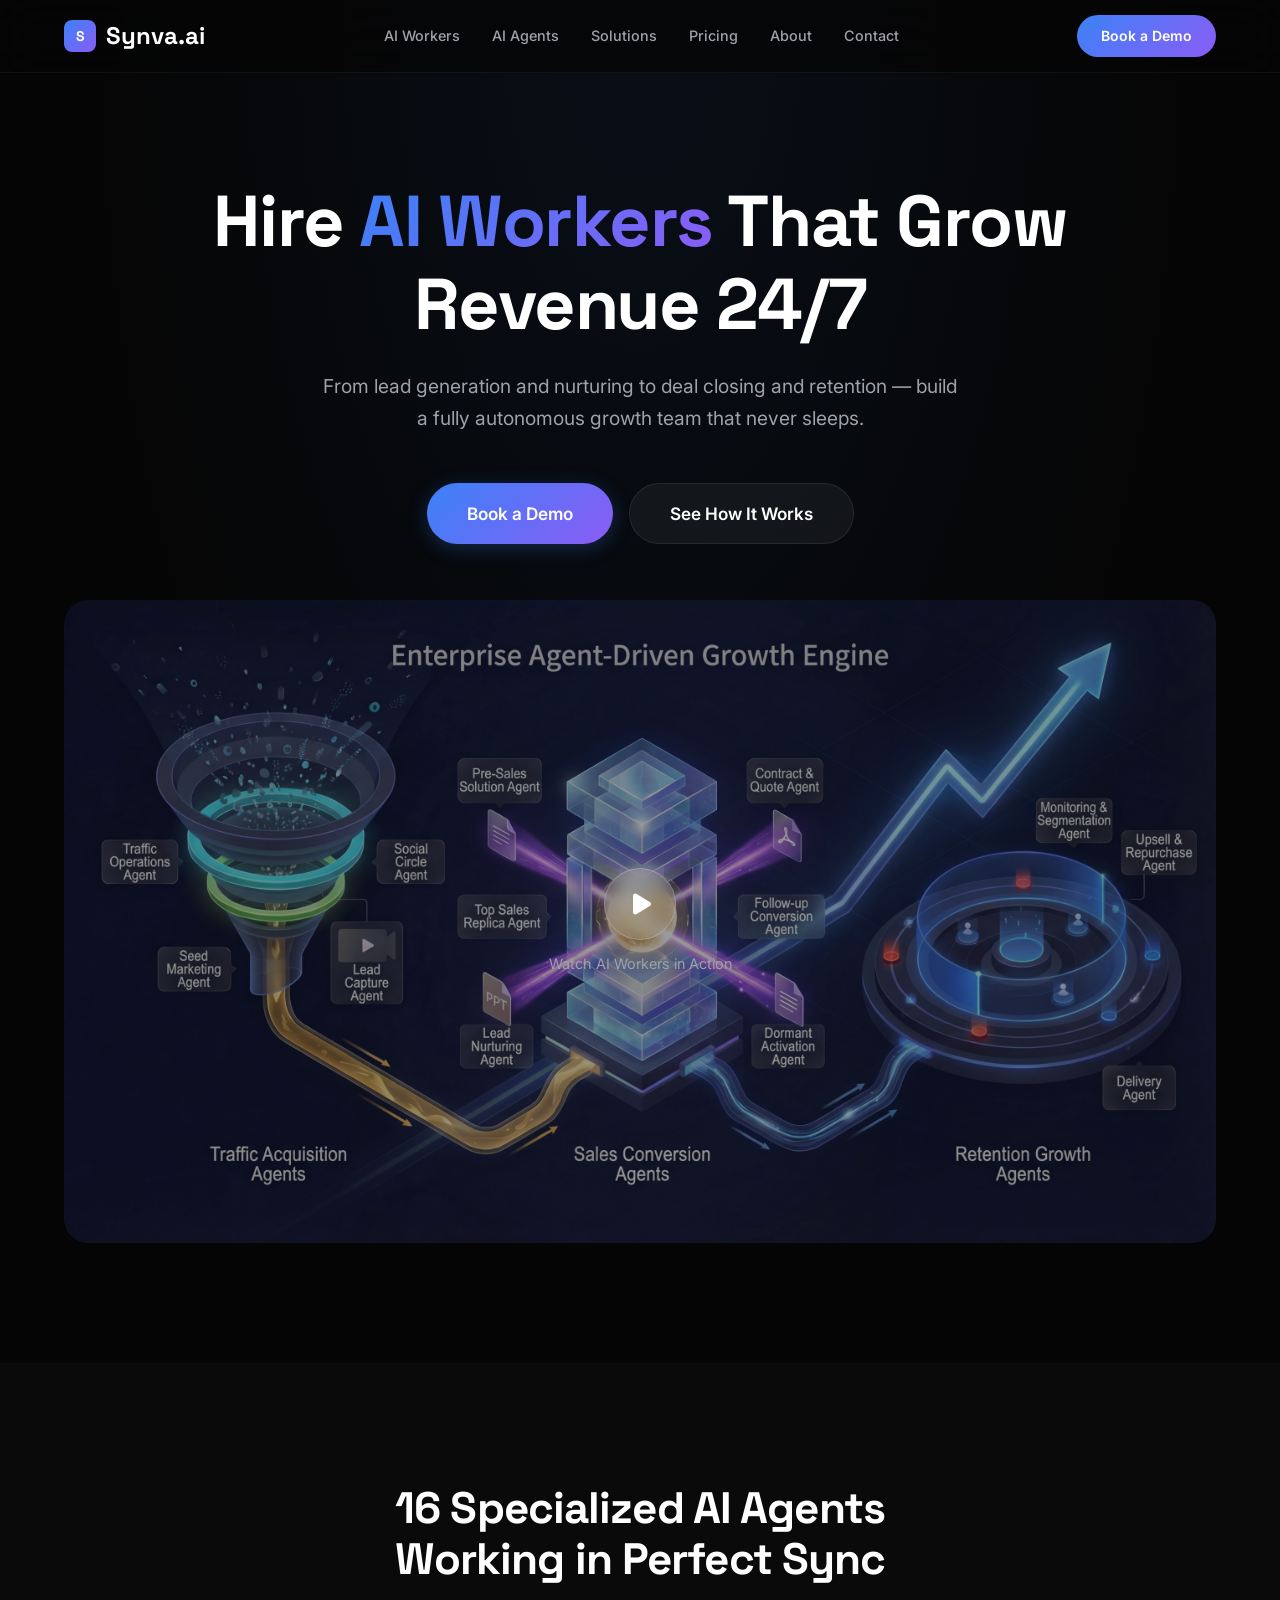
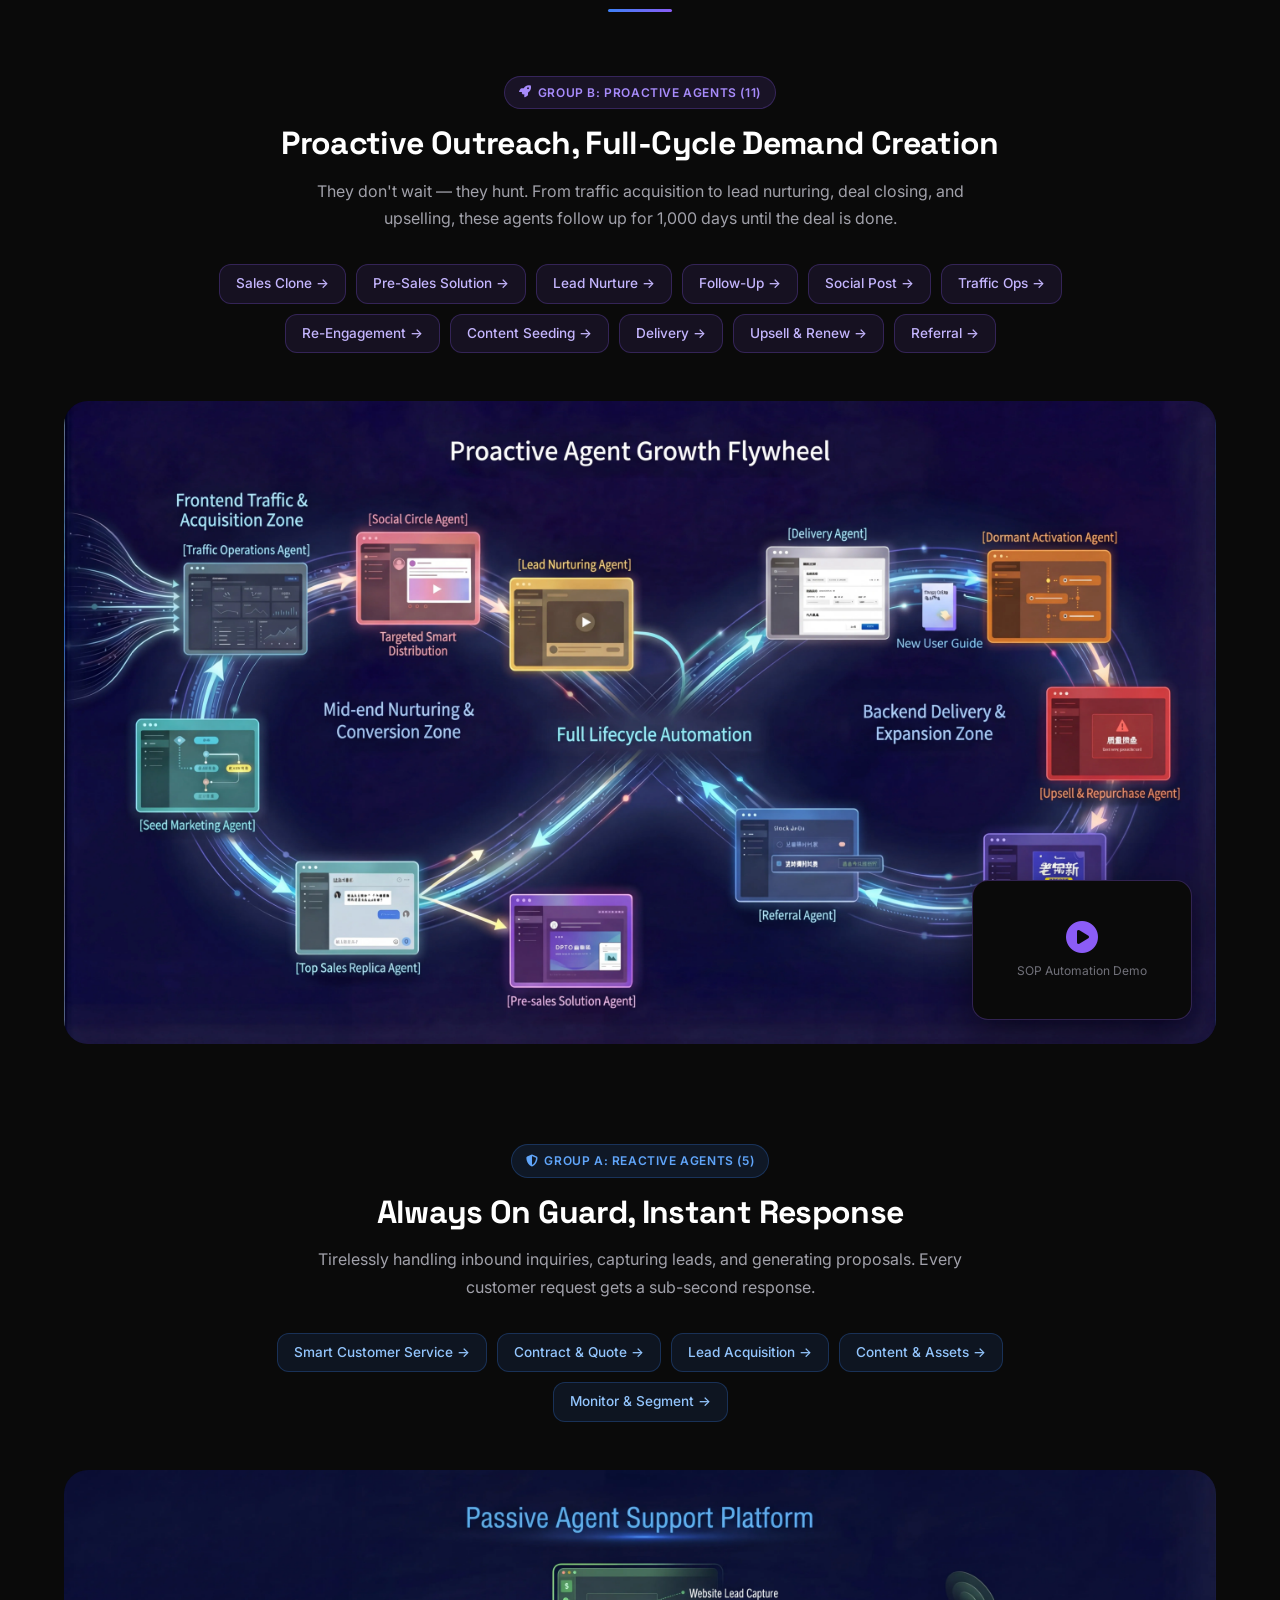
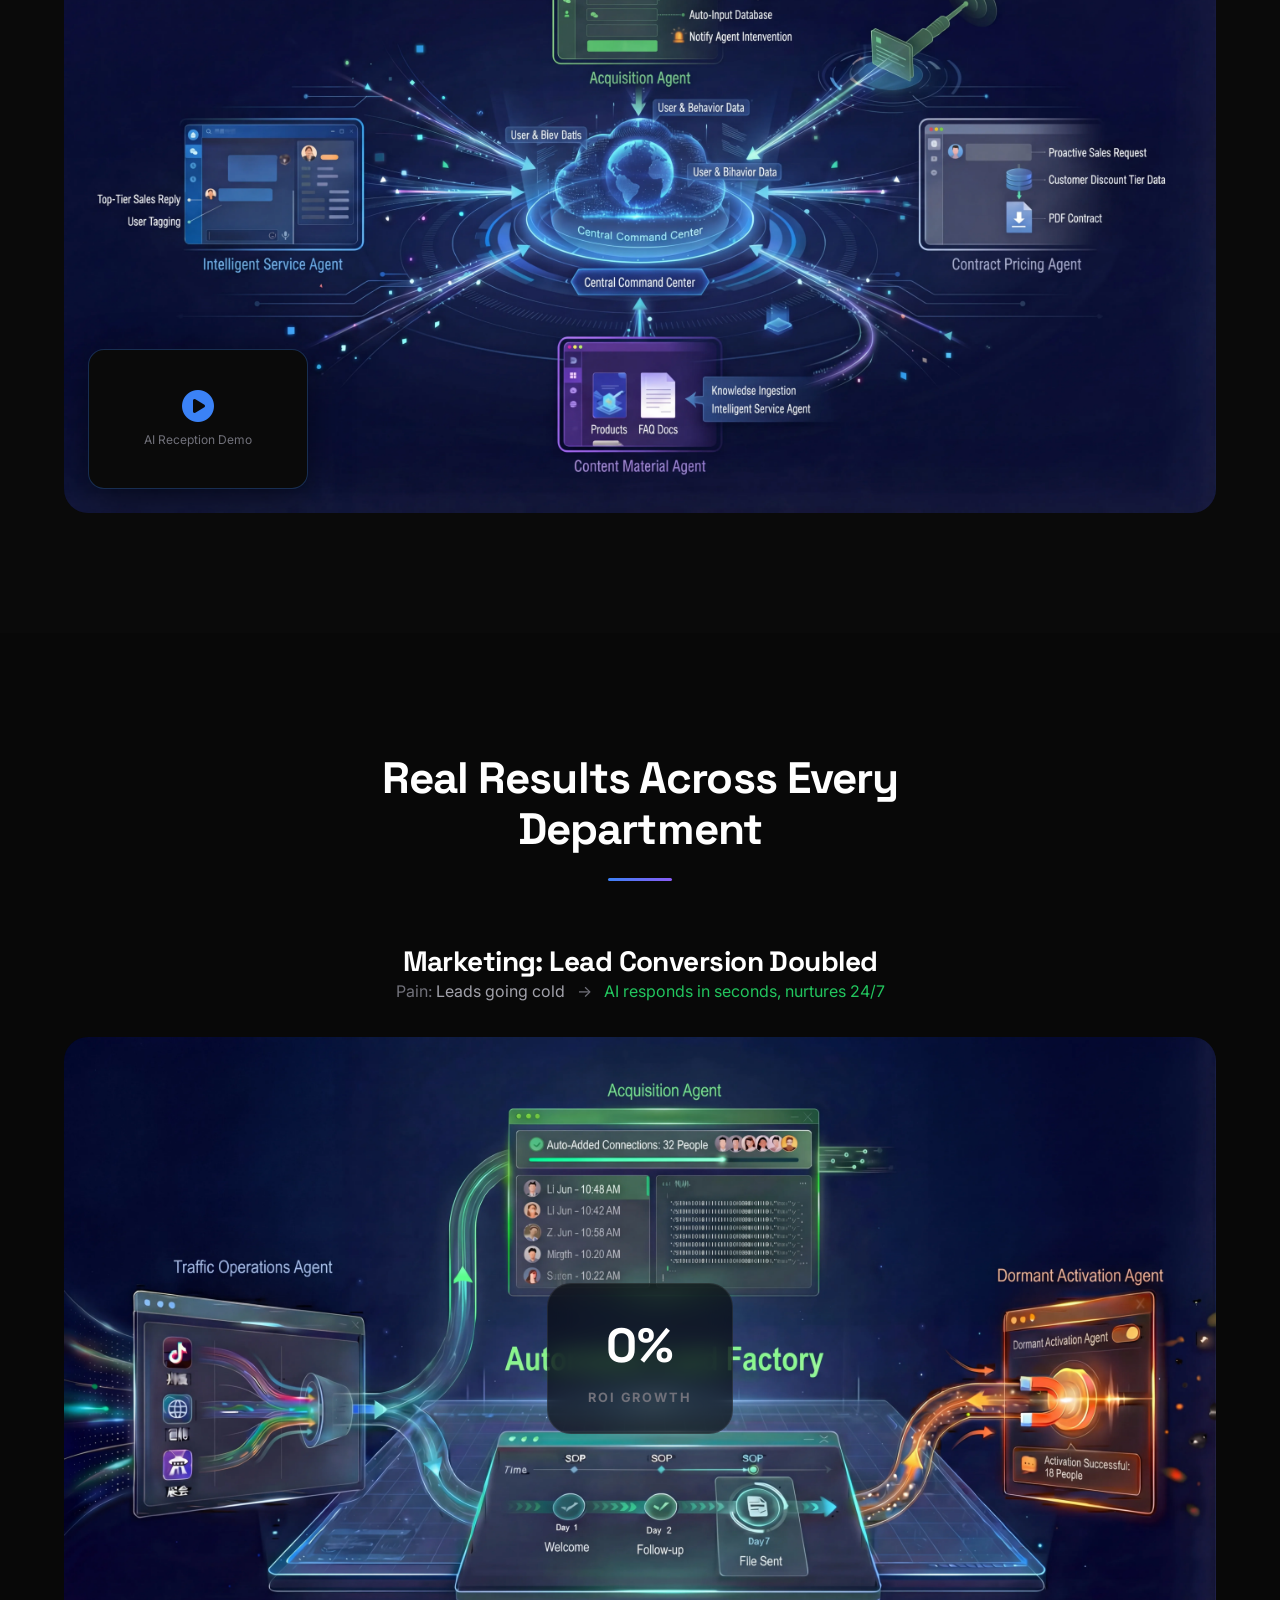
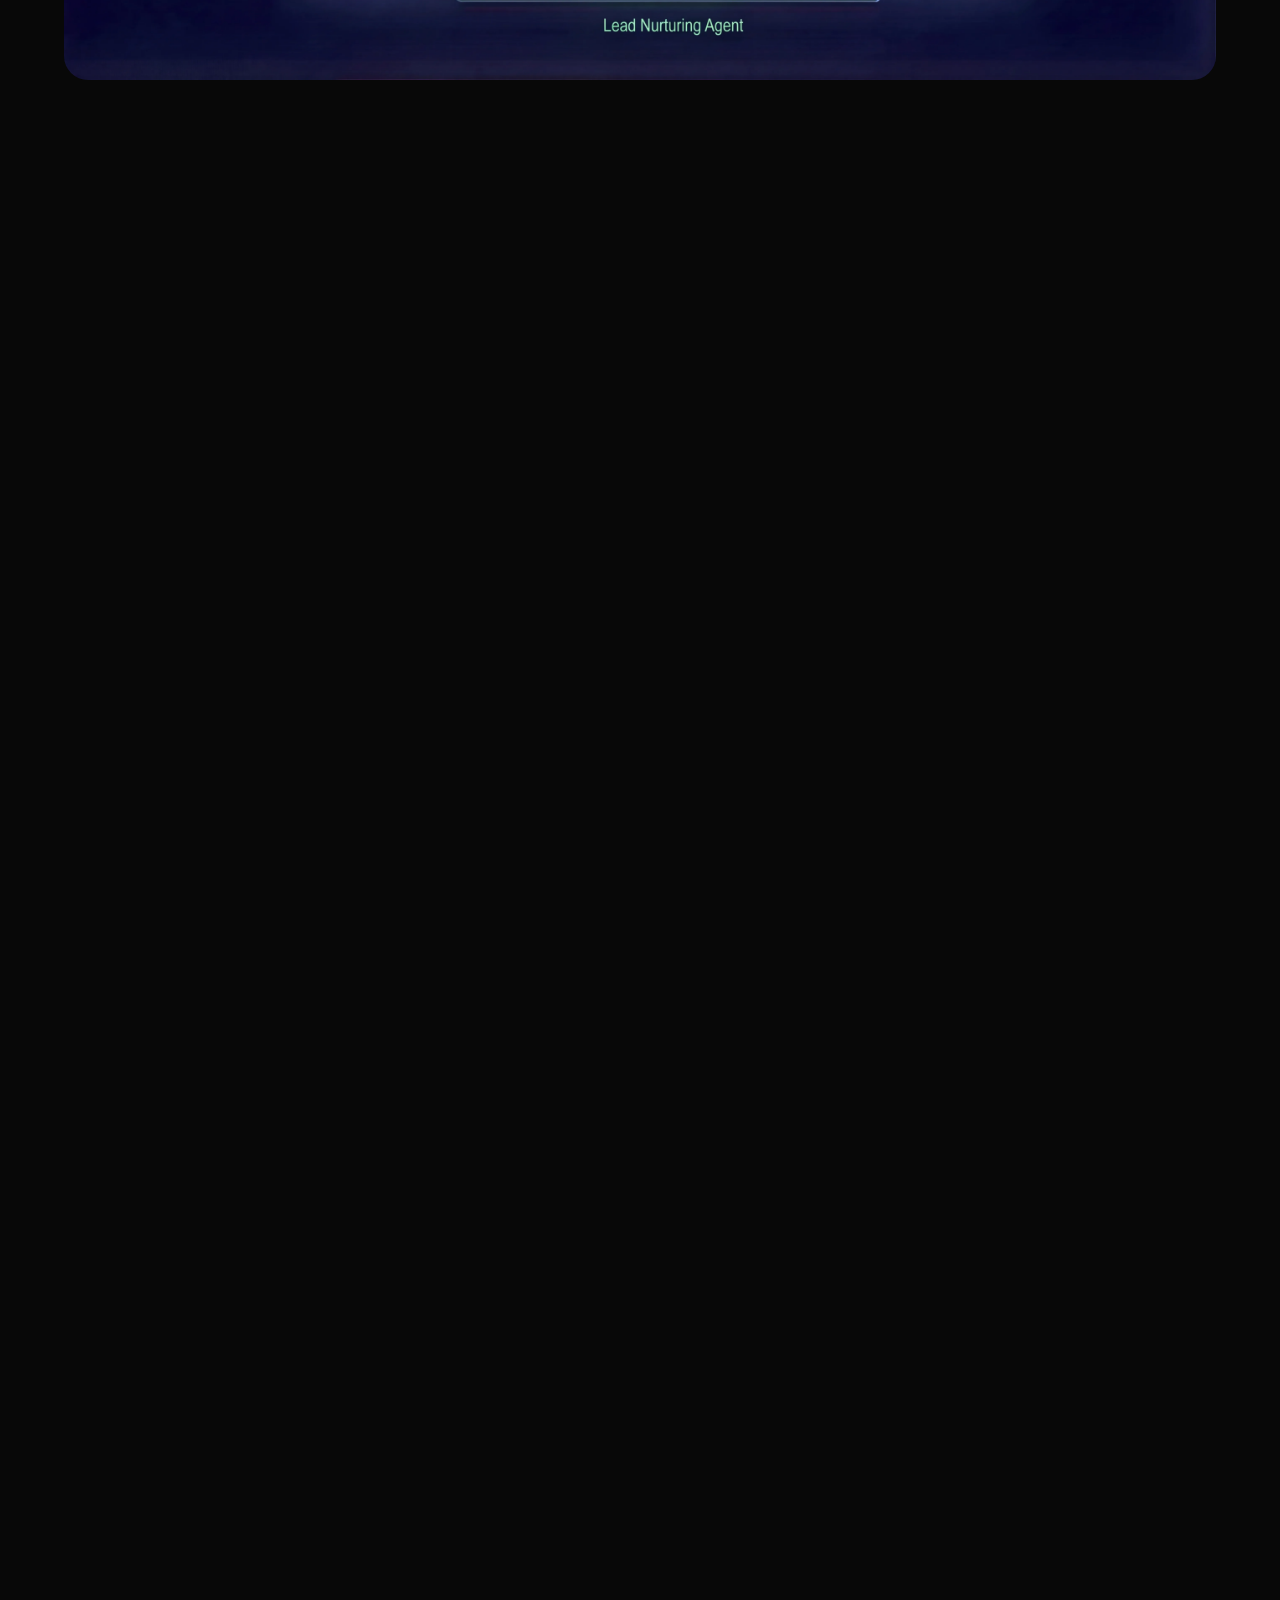
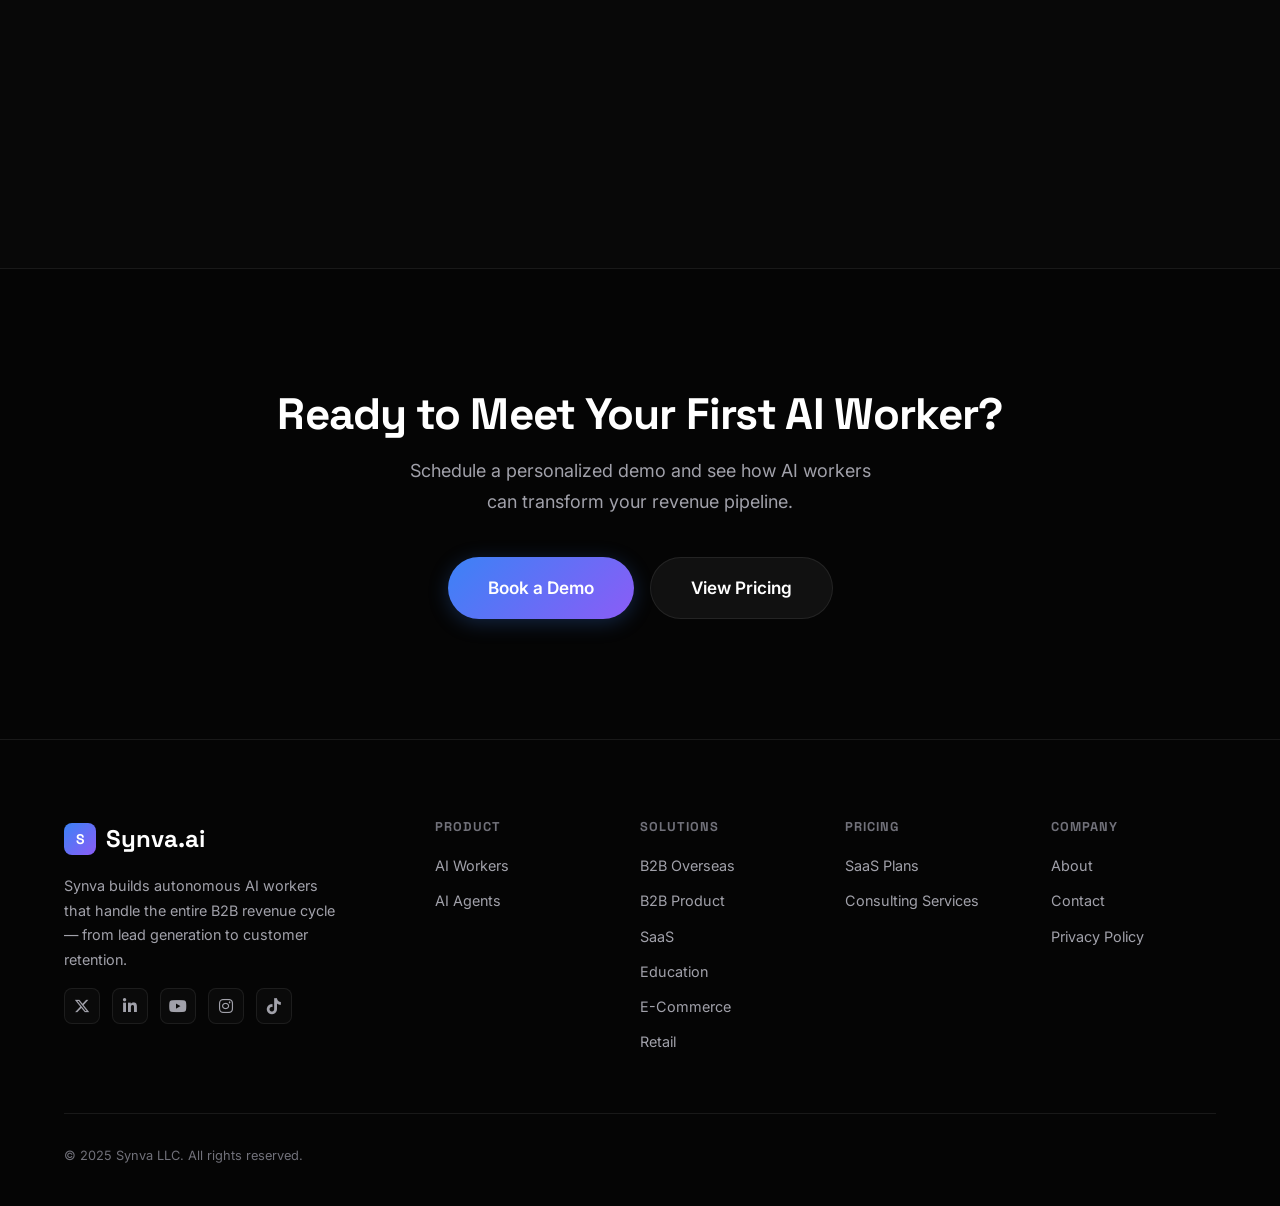
==== commit 75bccc5b: "perf: compress all images to webp to improve page loading speed" ====
--- a/index.html
+++ b/index.html
@@ -8,7 +8,7 @@
   <meta name="keywords" content="AI workers, AI sales agents, B2B automation, revenue growth, lead conversion, AI SaaS">
   <meta property="og:title" content="Synva.ai — Autonomous AI Workers for B2B Revenue Growth">
   <meta property="og:description" content="Hire always-on AI workers that generate leads, close deals, and retain customers 24/7.">
-  <meta property="og:image" content="images/og-image.png">
+  <meta property="og:image" content="images/og-image.webp">
   <meta property="og:type" content="website">
   <meta name="twitter:card" content="summary_large_image">
   <link rel="icon" href="favicon.ico">
@@ -56,7 +56,7 @@
 
       <!-- Hero Media -->
       <div class="hero__media">
-        <img src="images/hero/01 Homepage Big Picture.jpeg" alt="Synva.ai platform dashboard showing AI workers in action">
+        <img src="images/hero/01 Homepage Big Picture.webp" alt="Synva.ai platform dashboard showing AI workers in action">
         <div class="hero__media-overlay">
           <div class="hero__play-btn">
             <i class="fas fa-play" style="margin-left: 3px;"></i>
@@ -99,7 +99,7 @@
           </div>
         </div>
         <div class="media-showcase">
-          <img src="images/hero/02 Proactive Agent.jpeg" alt="Proactive AI Agents automating outbound sales workflow">
+          <img src="images/hero/02 Proactive Agent.webp" alt="Proactive AI Agents automating outbound sales workflow">
           <div style="position: absolute; bottom: 24px; right: 24px; width: 220px; height: 140px; background: #0a0a0a; border: 1px solid rgba(139, 92, 246, 0.3); border-radius: 16px; display: flex; flex-direction: column; align-items: center; justify-content: center; box-shadow: 0 12px 40px rgba(0,0,0,0.5);">
             <i class="fas fa-play-circle" style="font-size: 2rem; color: var(--color-purple); margin-bottom: 8px;"></i>
             <span style="font-size: 0.75rem; color: var(--color-text-muted);">SOP Automation Demo</span>
@@ -124,7 +124,7 @@
           </div>
         </div>
         <div class="media-showcase">
-          <img src="images/hero/03 Passive Agent.jpeg" alt="Reactive AI Agents handling inbound customer service">
+          <img src="images/hero/03 Passive Agent.webp" alt="Reactive AI Agents handling inbound customer service">
           <div style="position: absolute; bottom: 24px; left: 24px; width: 220px; height: 140px; background: #0a0a0a; border: 1px solid rgba(59, 130, 246, 0.3); border-radius: 16px; display: flex; flex-direction: column; align-items: center; justify-content: center; box-shadow: 0 12px 40px rgba(0,0,0,0.5);">
             <i class="fas fa-play-circle" style="font-size: 2rem; color: var(--color-blue); margin-bottom: 8px;"></i>
             <span style="font-size: 0.75rem; color: var(--color-text-muted);">AI Reception Demo</span>
@@ -154,7 +154,7 @@
             </p>
           </div>
           <div class="media-showcase">
-            <img src="images/hero/04 Markting.jpeg" alt="Marketing department ROI improvement">
+            <img src="images/hero/04 Markting.webp" alt="Marketing department ROI improvement">
             <div class="media-showcase__overlay">
               <div class="media-showcase__metric">
                 <div class="media-showcase__metric-value" data-counter="200" data-suffix="%">0%</div>
@@ -175,7 +175,7 @@
             </p>
           </div>
           <div class="media-showcase">
-            <img src="images/hero/05 Sales.jpeg" alt="Sales department deal closing improvement">
+            <img src="images/hero/05 Sales.webp" alt="Sales department deal closing improvement">
             <div class="media-showcase__overlay">
               <div class="media-showcase__metric">
                 <div class="media-showcase__metric-value" data-counter="45" data-suffix="%">0%</div>
@@ -196,7 +196,7 @@
             </p>
           </div>
           <div class="media-showcase">
-            <img src="images/hero/06 Customer Success.jpeg" alt="Customer success NDR improvement">
+            <img src="images/hero/06 Customer Success.webp" alt="Customer success NDR improvement">
             <div class="media-showcase__overlay">
               <div class="media-showcase__metric">
                 <div class="media-showcase__metric-value" data-counter="120" data-suffix="%">0%</div>
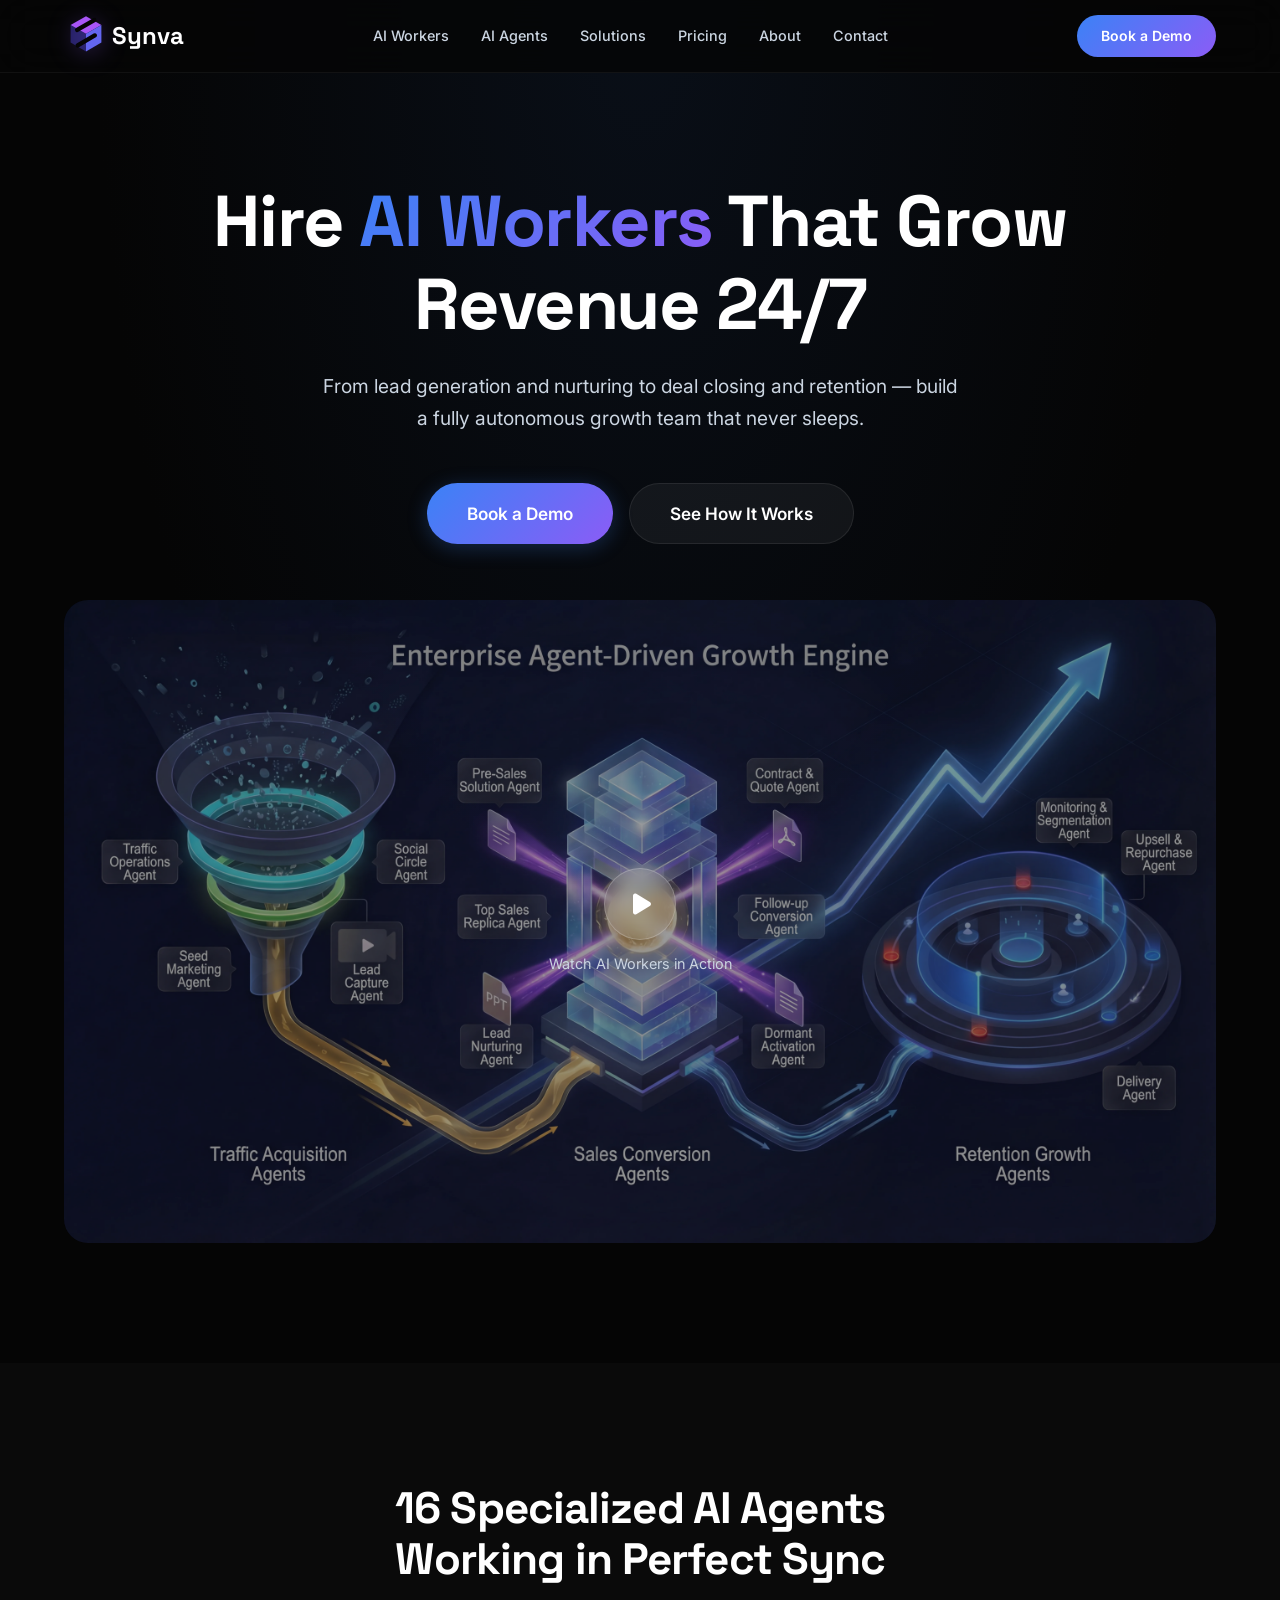
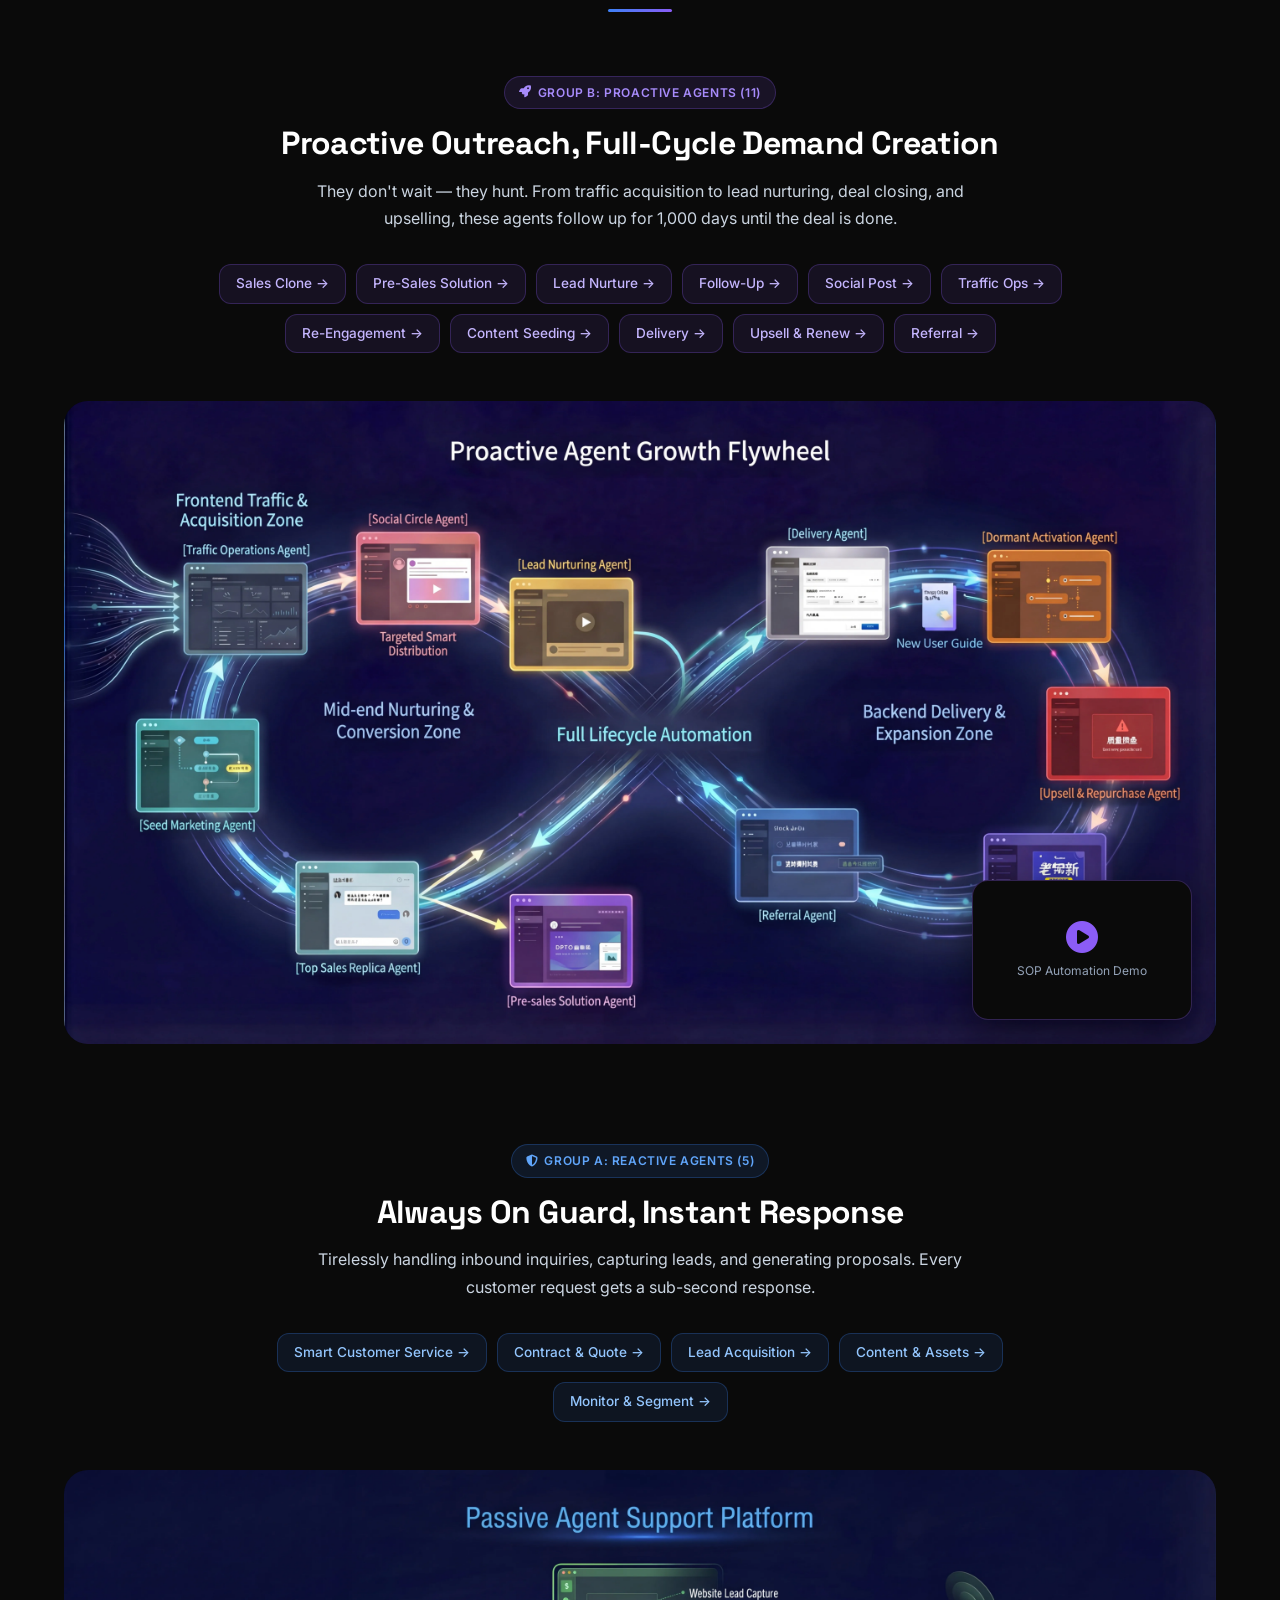
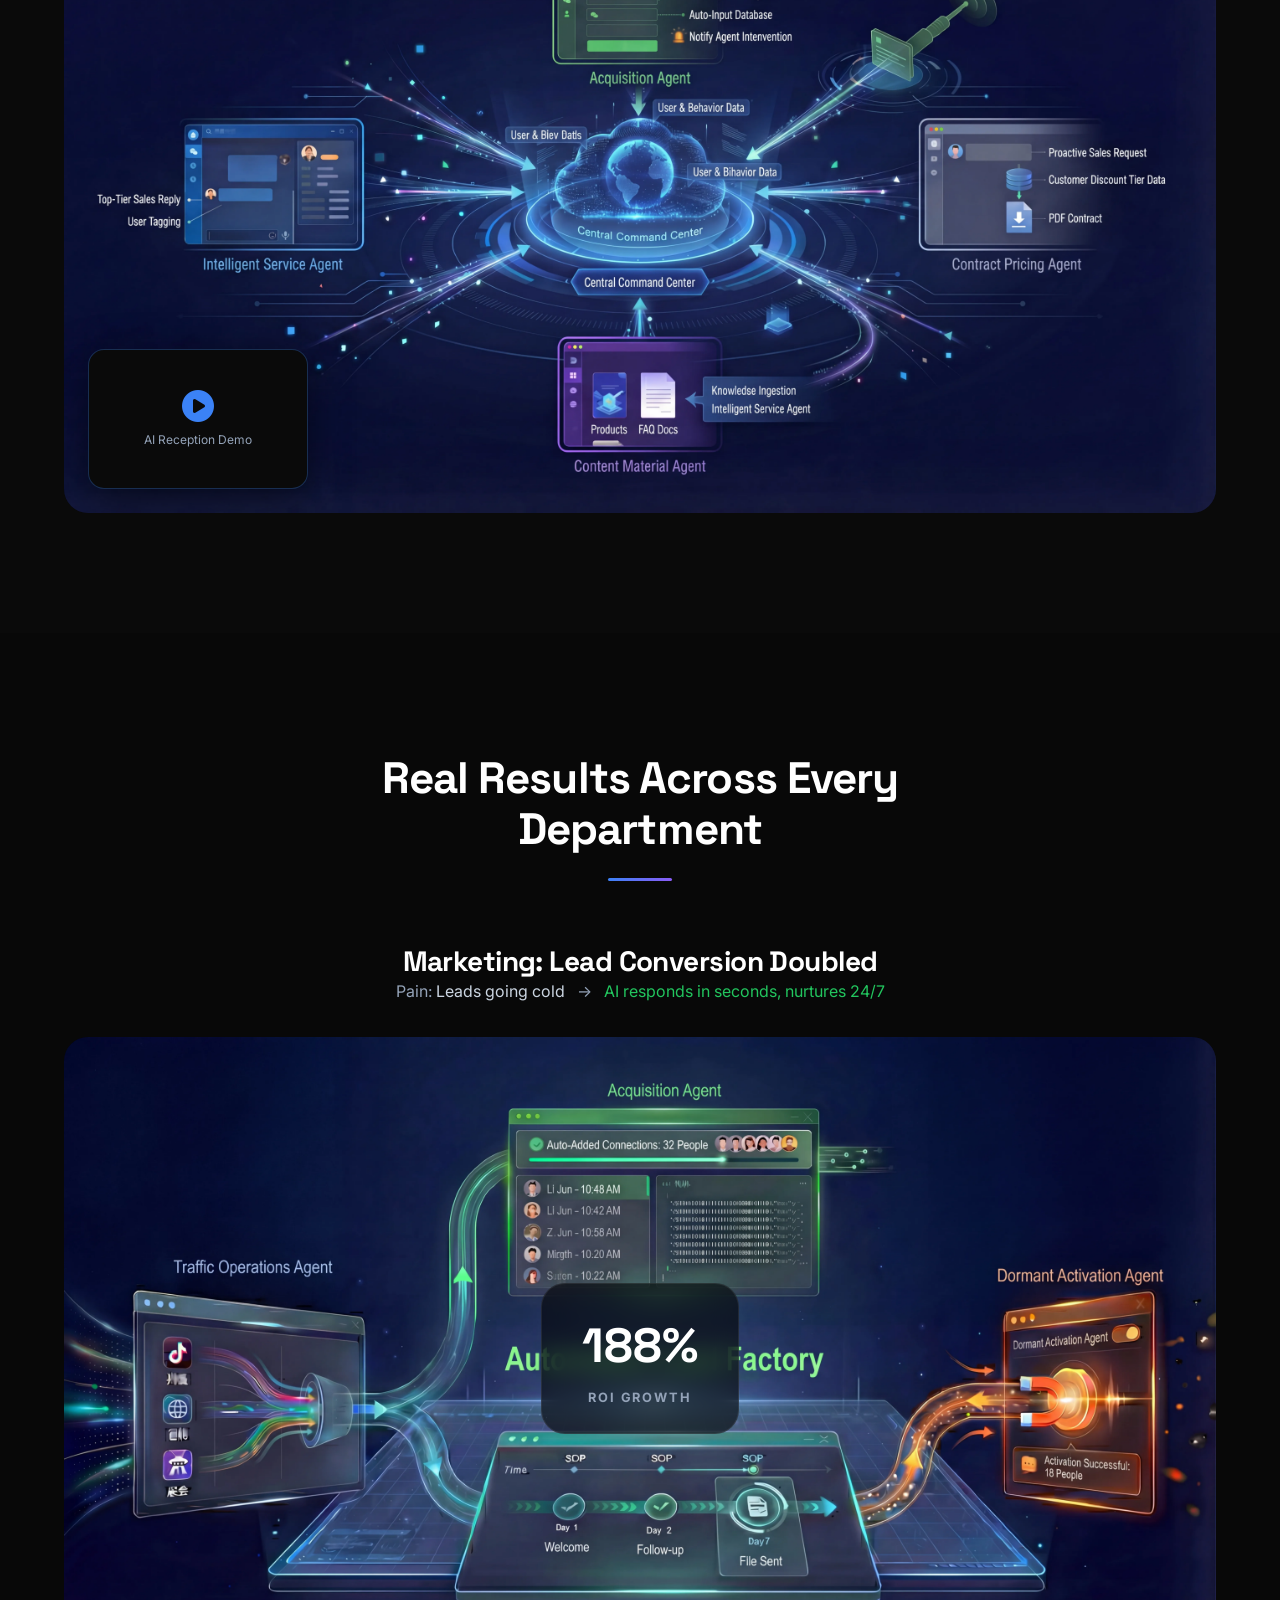
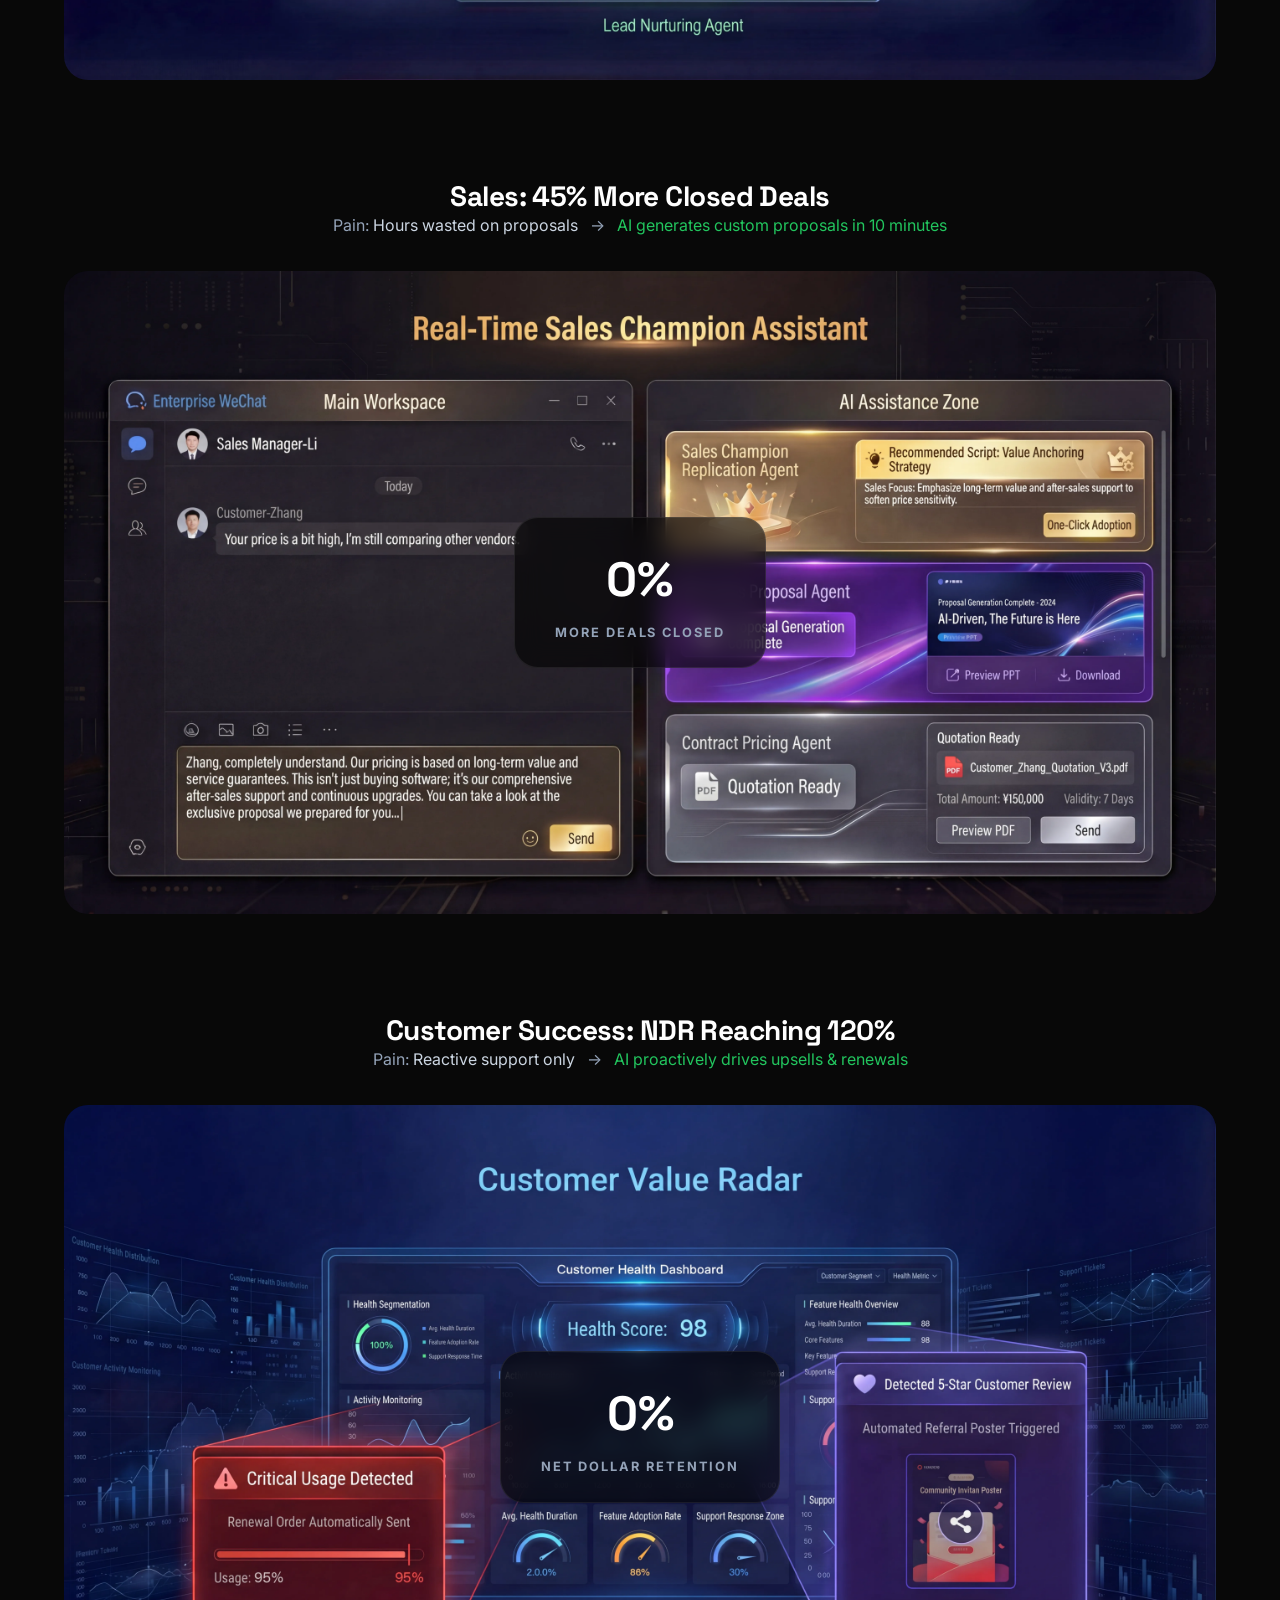
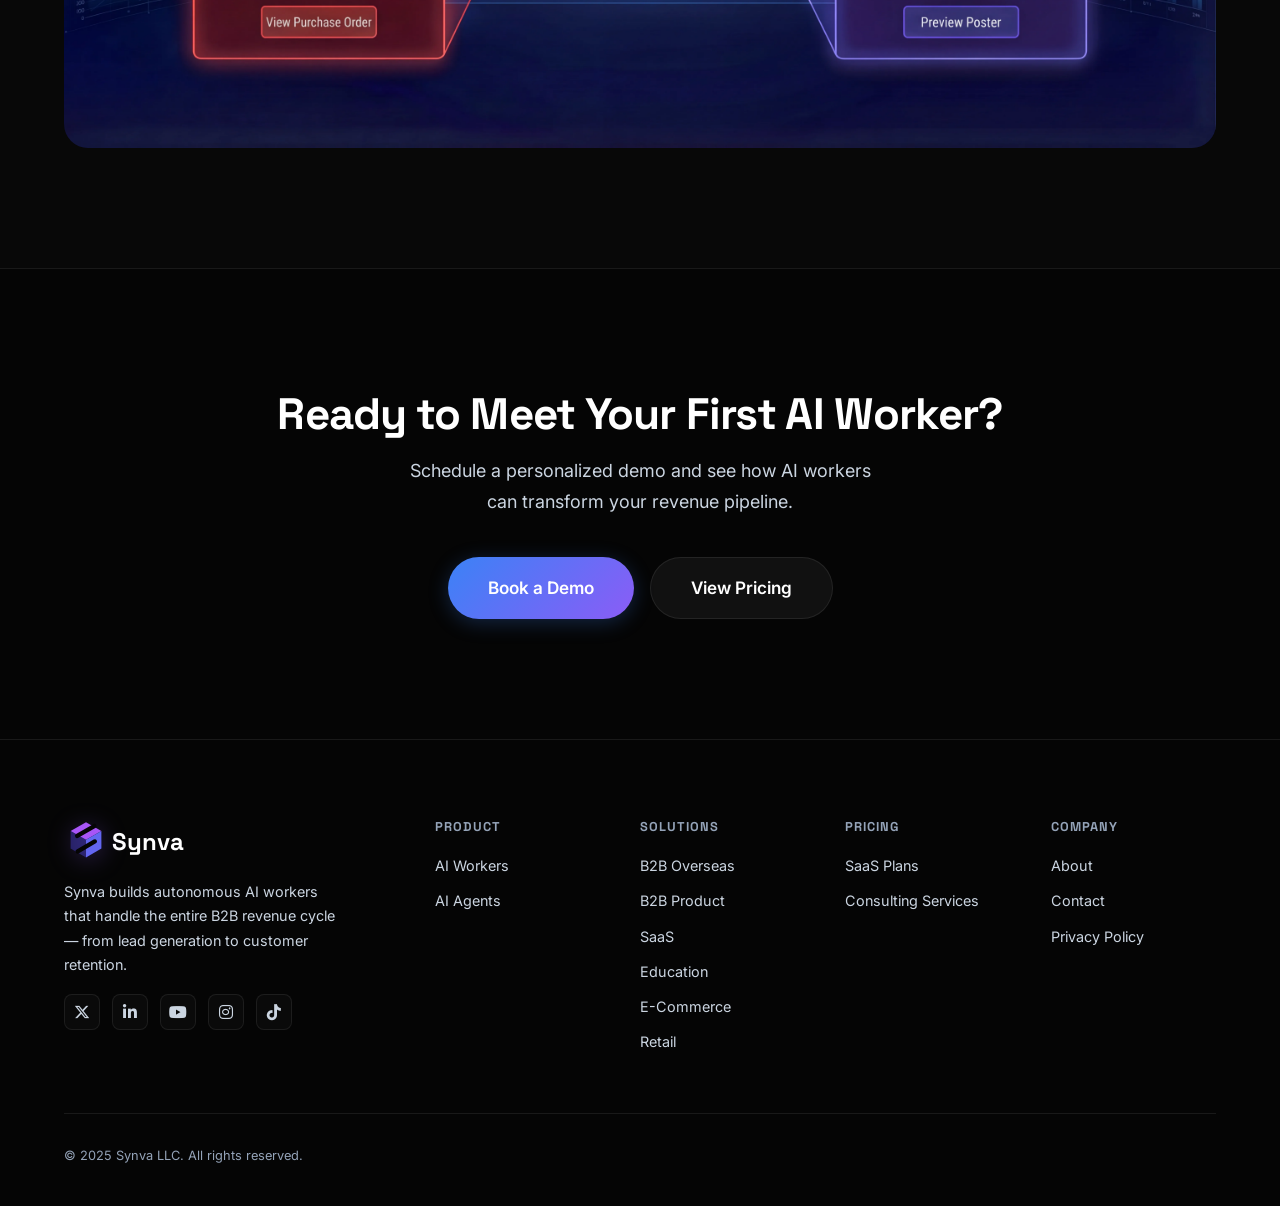
==== commit 37ae0a3e: "feat(branding): Upgrade Synva logo to 44x44 Deep Indigo geometric variant and strip .ai suffix" ====
--- a/index.html
+++ b/index.html
@@ -21,8 +21,14 @@
   <header class="header" id="header">
     <div class="header__inner">
       <a href="index.html" class="header__logo">
-        <div class="header__logo-icon">S</div>
-        Synva.ai
+        <svg width="44" height="44" viewBox="0 0 40 40" fill="none" xmlns="http://www.w3.org/2000/svg" style="filter: drop-shadow(0 4px 12px rgba(139, 92, 246, 0.3));">
+          <path d="M 20 2 L 34 10 L 20 18 L 6 10 Z" fill="#a855f7" />
+          <path d="M 34 10 L 34 26 L 20 34 L 20 18 Z" fill="#6366f1" />
+          <path d="M 6 10 L 20 18 L 20 34 L 6 26 Z" fill="rgba(79, 70, 229, 0.4)" />
+          <path d="M 12 14.5 L 27.5 5.5" stroke="#050505" stroke-width="4" stroke-linecap="round"/>
+          <path d="M 28 19.5 L 12.5 28.5" stroke="#050505" stroke-width="4" stroke-linecap="round"/>
+        </svg>
+        Synva
       </a>
       <nav class="header__nav" id="main-nav">
         <a href="product.html">AI Workers</a>
@@ -228,7 +234,16 @@
     <div class="container">
       <div class="footer__grid">
         <div class="footer__brand">
-          <a href="index.html" class="header__logo" style="margin-bottom: 8px;"><div class="header__logo-icon">S</div>Synva.ai</a>
+          <a href="index.html" class="header__logo" style="margin-bottom: 8px;">
+        <svg width="44" height="44" viewBox="0 0 40 40" fill="none" xmlns="http://www.w3.org/2000/svg" style="filter: drop-shadow(0 4px 12px rgba(139, 92, 246, 0.3));">
+          <path d="M 20 2 L 34 10 L 20 18 L 6 10 Z" fill="#a855f7" />
+          <path d="M 34 10 L 34 26 L 20 34 L 20 18 Z" fill="#6366f1" />
+          <path d="M 6 10 L 20 18 L 20 34 L 6 26 Z" fill="rgba(79, 70, 229, 0.4)" />
+          <path d="M 12 14.5 L 27.5 5.5" stroke="#050505" stroke-width="4" stroke-linecap="round"/>
+          <path d="M 28 19.5 L 12.5 28.5" stroke="#050505" stroke-width="4" stroke-linecap="round"/>
+        </svg>
+        Synva
+      </a>
           <p>Synva builds autonomous AI workers that handle the entire B2B revenue cycle — from lead generation to customer retention.</p>
           <div style="display: flex; gap: 12px; margin-top: 16px;">
             <a href="#" target="_blank" aria-label="X" style="width: 36px; height: 36px; border-radius: 8px; background: var(--color-bg-alt); border: 1px solid var(--color-border); display: flex; align-items: center; justify-content: center; color: var(--color-text-secondary); transition: var(--transition-base);"><i class="fab fa-x-twitter"></i></a>
--- a/css/style.css
+++ b/css/style.css
@@ -14,8 +14,8 @@
   --color-bg-card: #111111;
   --color-bg-elevated: #1a1a1a;
   --color-text: #ffffff;
-  --color-text-secondary: #a1a1aa;
-  --color-text-muted: #71717a;
+  --color-text-secondary: #cbd5e1;
+  --color-text-muted: #94a3b8;
   --color-border: rgba(255, 255, 255, 0.08);
   --color-border-hover: rgba(255, 255, 255, 0.15);
 
@@ -190,7 +190,7 @@
   color: var(--color-text);
   display: flex;
   align-items: center;
-  gap: 10px;
+  gap: 4px;
 }
 
 .header__logo-icon {
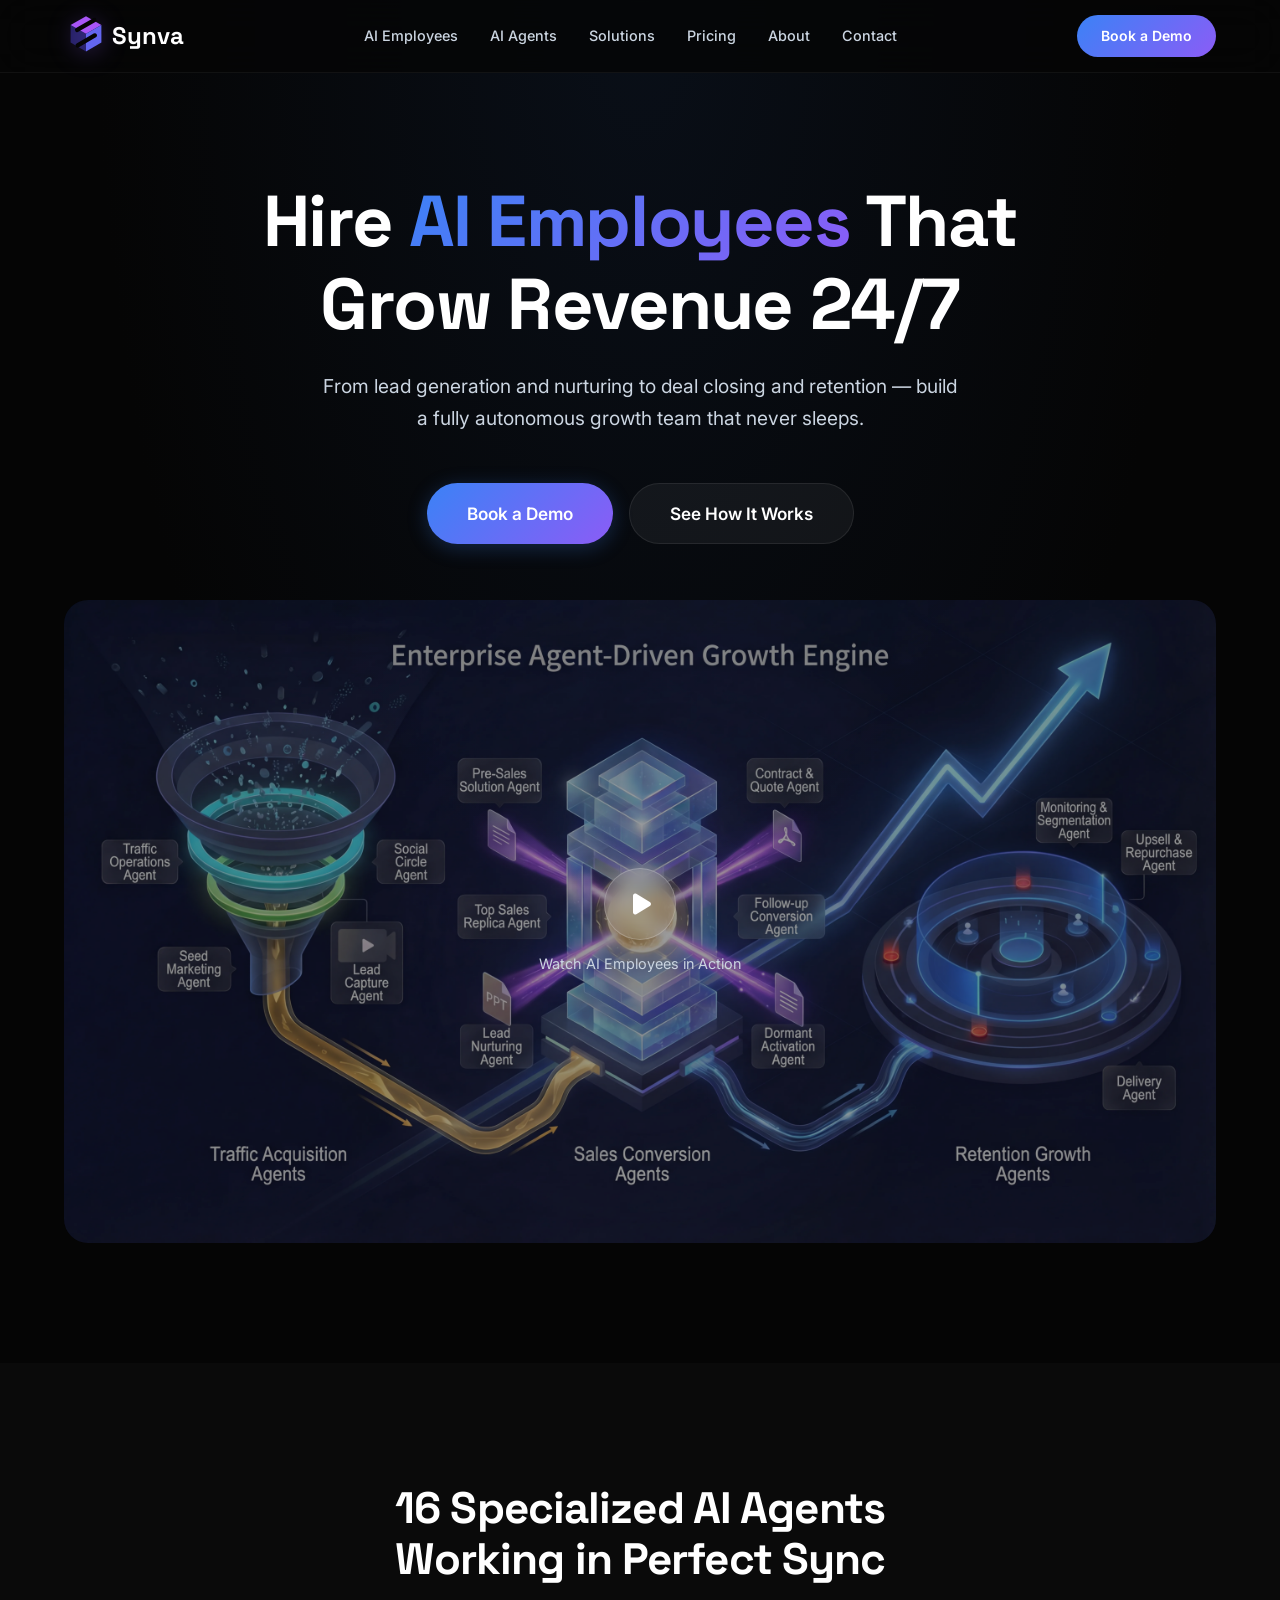
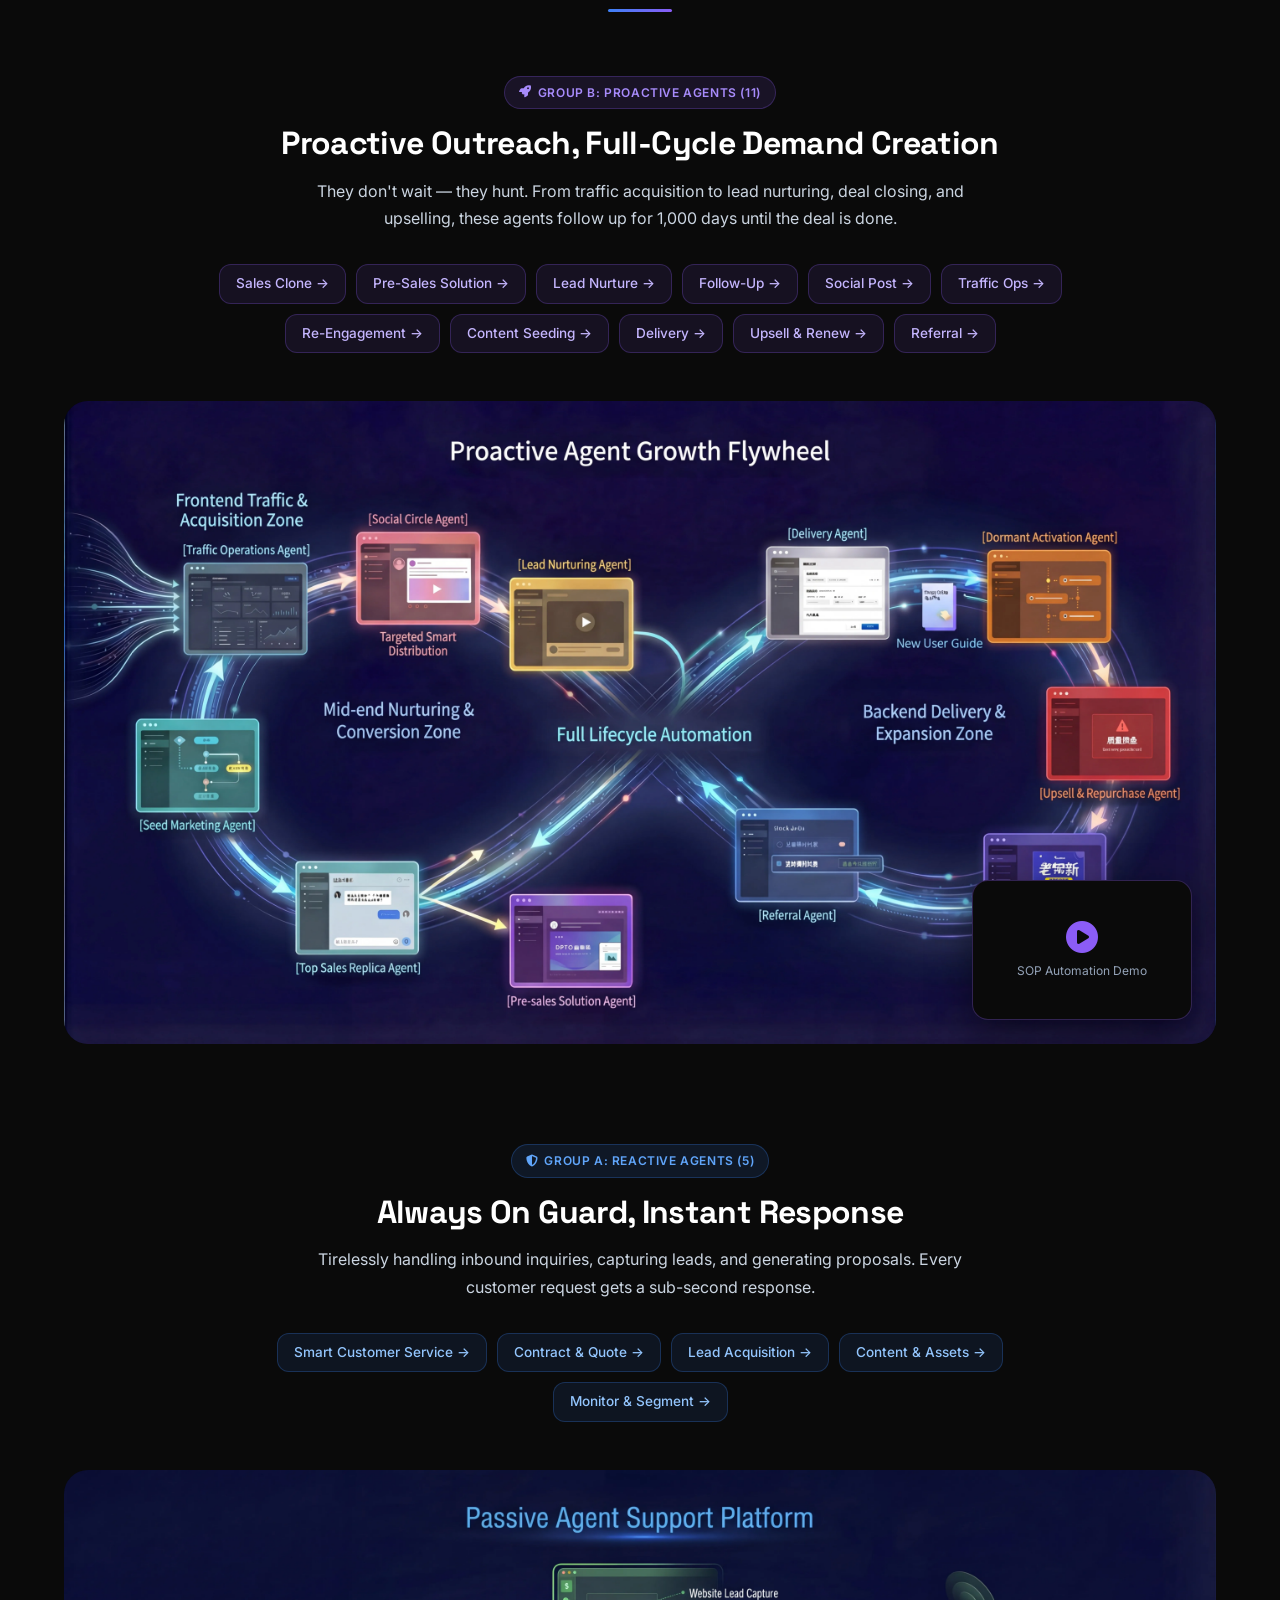
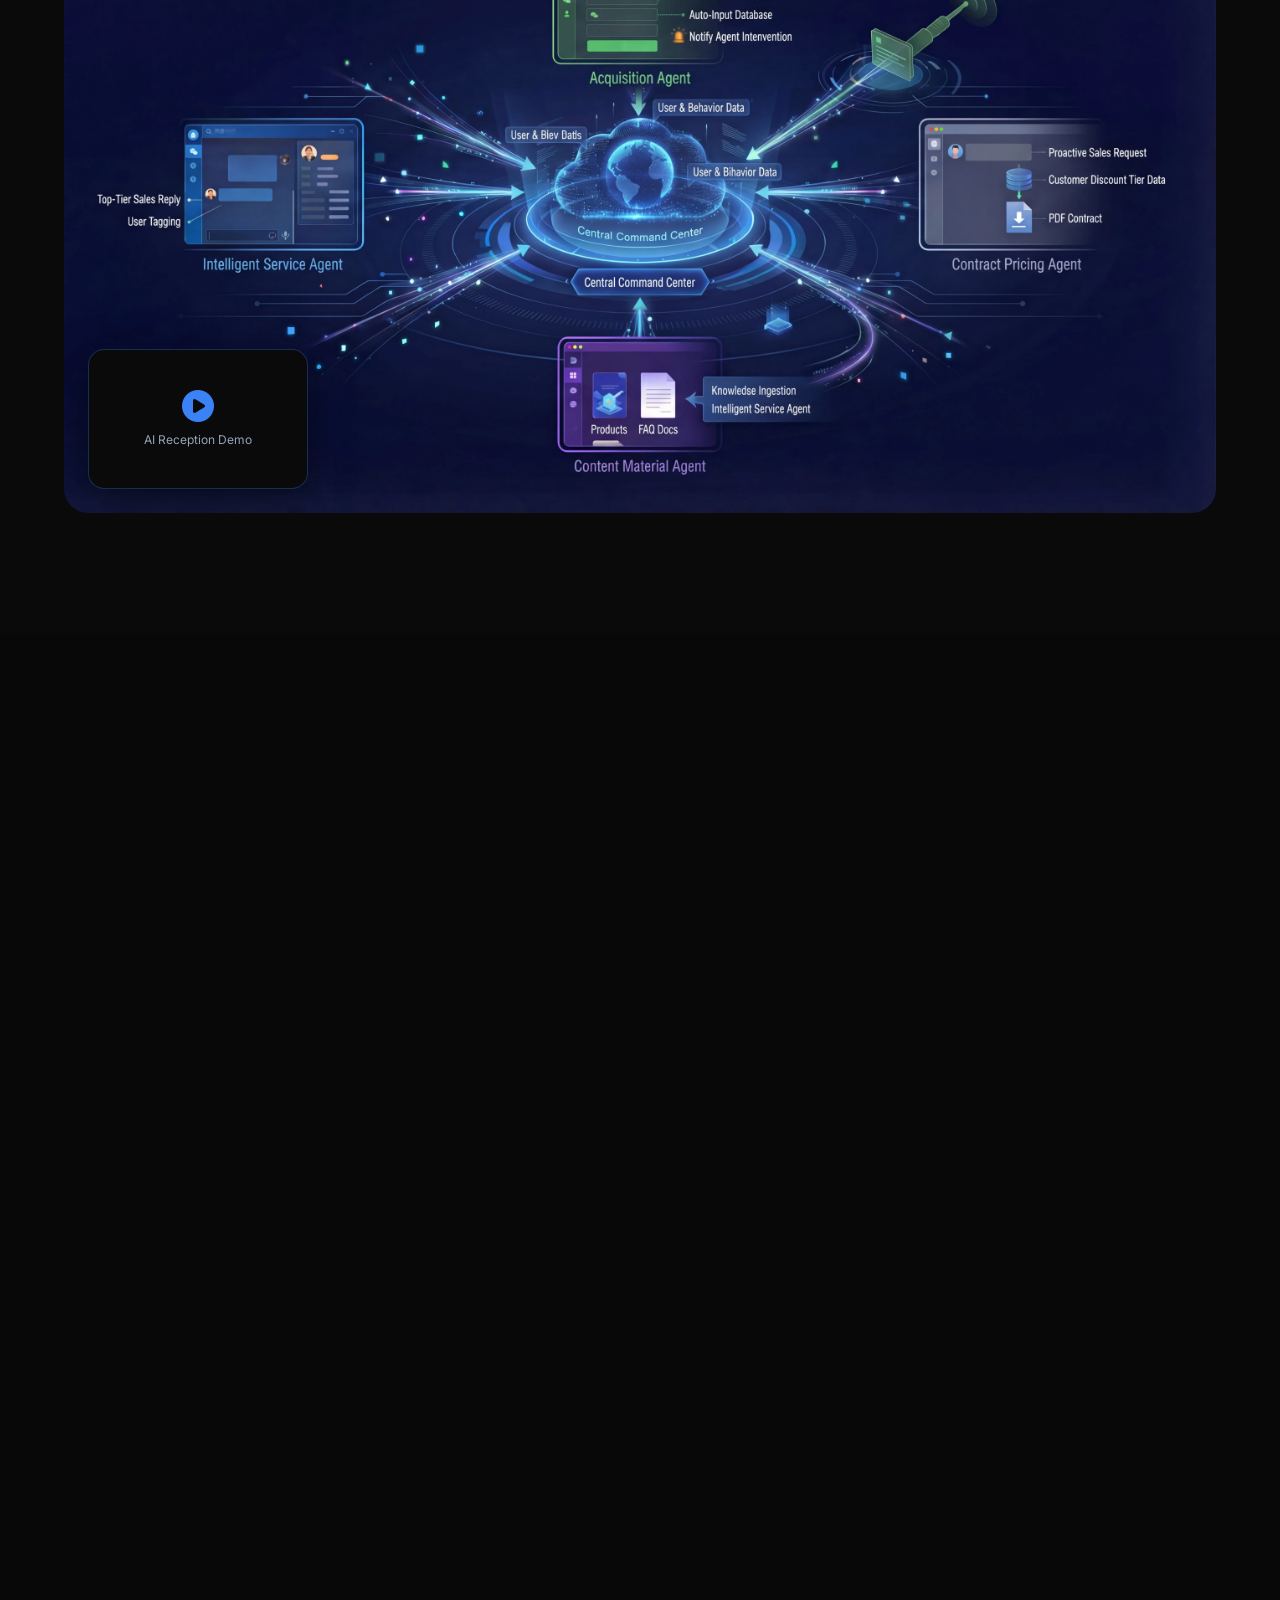
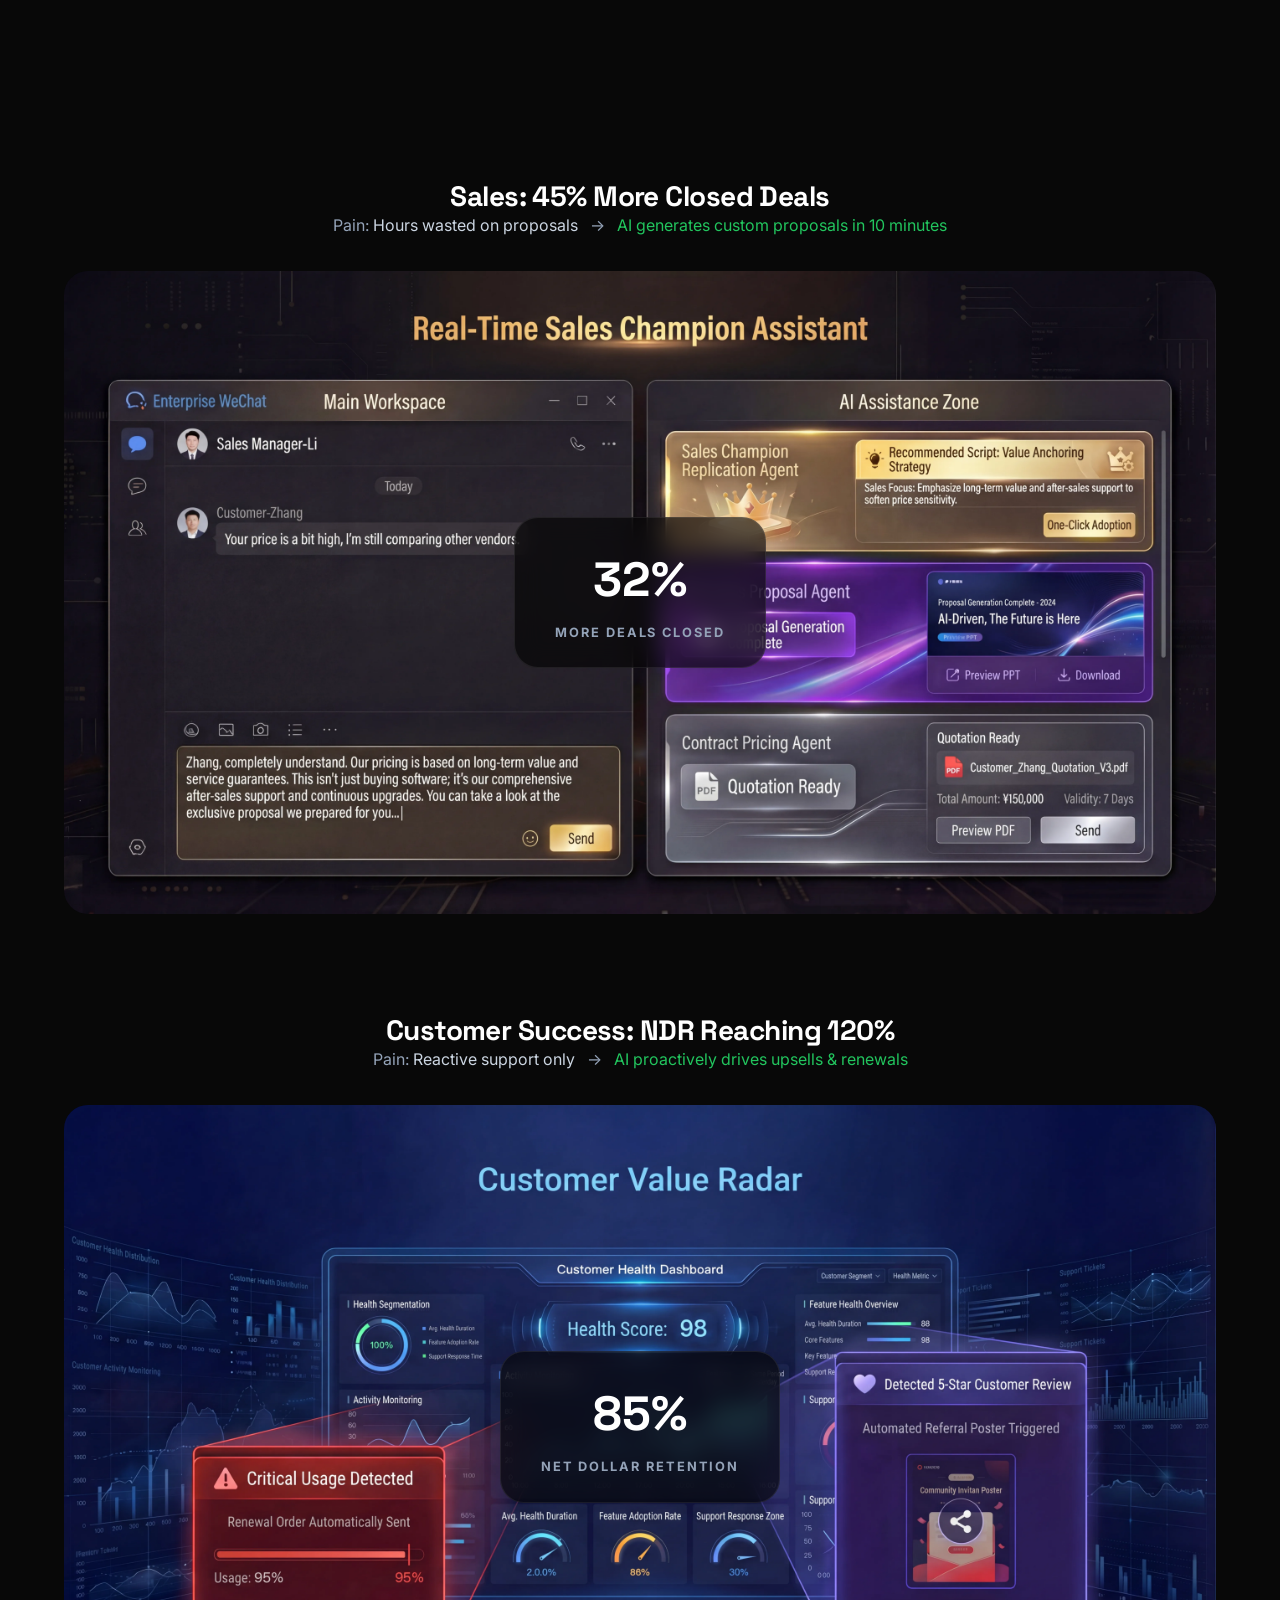
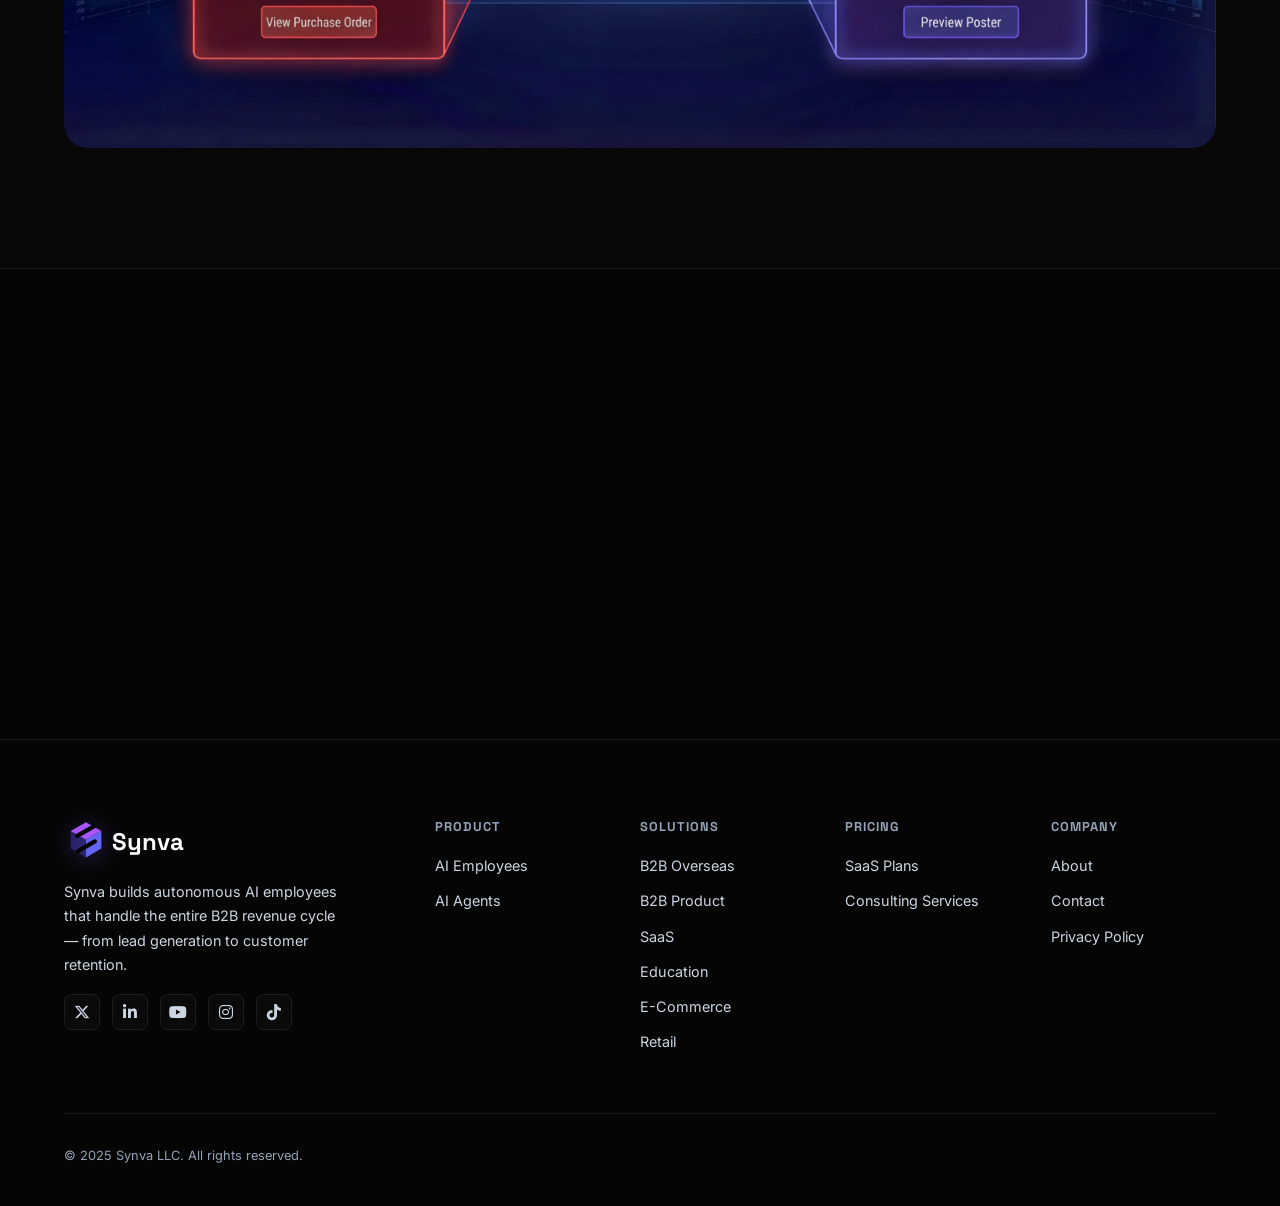
==== commit 517d4178: "Rename AI Worker copy to AI Employee" ====
--- a/index.html
+++ b/index.html
@@ -3,11 +3,11 @@
 <head>
   <meta charset="UTF-8">
   <meta name="viewport" content="width=device-width, initial-scale=1.0">
-  <title>Synva.ai — Autonomous AI Workers for B2B Revenue Growth</title>
-  <meta name="description" content="Hire always-on AI workers that generate leads, close deals, and retain customers 24/7. 16 specialized AI agents working in sync to grow your revenue on autopilot.">
-  <meta name="keywords" content="AI workers, AI sales agents, B2B automation, revenue growth, lead conversion, AI SaaS">
-  <meta property="og:title" content="Synva.ai — Autonomous AI Workers for B2B Revenue Growth">
-  <meta property="og:description" content="Hire always-on AI workers that generate leads, close deals, and retain customers 24/7.">
+  <title>Synva.ai — Autonomous AI Employees for B2B Revenue Growth</title>
+  <meta name="description" content="Hire always-on AI employees that generate leads, close deals, and retain customers 24/7. 16 specialized AI agents working in sync to grow your revenue on autopilot.">
+  <meta name="keywords" content="AI employees, AI sales agents, B2B automation, revenue growth, lead conversion, AI SaaS">
+  <meta property="og:title" content="Synva.ai — Autonomous AI Employees for B2B Revenue Growth">
+  <meta property="og:description" content="Hire always-on AI employees that generate leads, close deals, and retain customers 24/7.">
   <meta property="og:image" content="images/og-image.webp">
   <meta property="og:type" content="website">
   <meta name="twitter:card" content="summary_large_image">
@@ -31,7 +31,7 @@
         Synva
       </a>
       <nav class="header__nav" id="main-nav">
-        <a href="product.html">AI Workers</a>
+        <a href="product.html">AI Employees</a>
         <a href="agents.html">AI Agents</a>
         <a href="solutions.html">Solutions</a>
         <a href="pricing.html">Pricing</a>
@@ -50,7 +50,7 @@
     <div class="hero__bg"></div>
     <div class="container text-center">
       <h1 class="hero__title">
-        Hire <span class="text-gradient">AI Workers</span> That Grow Revenue 24/7
+        Hire <span class="text-gradient">AI Employees</span> That Grow Revenue 24/7
       </h1>
       <p class="hero__subtitle">
         From lead generation and nurturing to deal closing and retention — build a fully autonomous growth team that never sleeps.
@@ -62,12 +62,12 @@
 
       <!-- Hero Media -->
       <div class="hero__media">
-        <img src="images/hero/01 Homepage Big Picture.webp" alt="Synva.ai platform dashboard showing AI workers in action">
+        <img src="images/hero/01 Homepage Big Picture.webp" alt="Synva.ai platform dashboard showing AI employees in action">
         <div class="hero__media-overlay">
           <div class="hero__play-btn">
             <i class="fas fa-play" style="margin-left: 3px;"></i>
           </div>
-          <span style="color: var(--color-text-secondary); font-size: 0.9rem;">Watch AI Workers in Action</span>
+          <span style="color: var(--color-text-secondary); font-size: 0.9rem;">Watch AI Employees in Action</span>
         </div>
       </div>
     </div>
@@ -218,9 +218,9 @@
   <!-- ===== Bottom CTA ===== -->
   <section class="section section--border-top text-center">
     <div class="container reveal">
-      <h2 style="margin-bottom: 16px;">Ready to Meet Your First AI Worker?</h2>
+      <h2 style="margin-bottom: 16px;">Ready to Meet Your First AI Employee?</h2>
       <p style="margin-bottom: 40px; max-width: 480px; margin-left: auto; margin-right: auto;">
-        Schedule a personalized demo and see how AI workers can transform your revenue pipeline.
+        Schedule a personalized demo and see how AI employees can transform your revenue pipeline.
       </p>
       <div class="hero__actions">
         <a href="contact.html" class="btn btn--primary btn--lg">Book a Demo</a>
@@ -244,7 +244,7 @@
         </svg>
         Synva
       </a>
-          <p>Synva builds autonomous AI workers that handle the entire B2B revenue cycle — from lead generation to customer retention.</p>
+          <p>Synva builds autonomous AI employees that handle the entire B2B revenue cycle — from lead generation to customer retention.</p>
           <div style="display: flex; gap: 12px; margin-top: 16px;">
             <a href="#" target="_blank" aria-label="X" style="width: 36px; height: 36px; border-radius: 8px; background: var(--color-bg-alt); border: 1px solid var(--color-border); display: flex; align-items: center; justify-content: center; color: var(--color-text-secondary); transition: var(--transition-base);"><i class="fab fa-x-twitter"></i></a>
             <a href="#" target="_blank" aria-label="LinkedIn" style="width: 36px; height: 36px; border-radius: 8px; background: var(--color-bg-alt); border: 1px solid var(--color-border); display: flex; align-items: center; justify-content: center; color: var(--color-text-secondary); transition: var(--transition-base);"><i class="fab fa-linkedin-in"></i></a>
@@ -253,7 +253,7 @@
             <a href="#" target="_blank" aria-label="TikTok" style="width: 36px; height: 36px; border-radius: 8px; background: var(--color-bg-alt); border: 1px solid var(--color-border); display: flex; align-items: center; justify-content: center; color: var(--color-text-secondary); transition: var(--transition-base);"><i class="fab fa-tiktok"></i></a>
           </div>
         </div>
-        <div><h4 class="footer__heading">Product</h4><div class="footer__links"><a href="product.html">AI Workers</a><a href="agents.html">AI Agents</a></div></div>
+        <div><h4 class="footer__heading">Product</h4><div class="footer__links"><a href="product.html">AI Employees</a><a href="agents.html">AI Agents</a></div></div>
         <div><h4 class="footer__heading">Solutions</h4><div class="footer__links"><a href="solutions.html#b2b-overseas">B2B Overseas</a><a href="solutions.html#b2b-industrial">B2B Product</a><a href="solutions.html#saas">SaaS</a><a href="solutions.html#education">Education</a><a href="solutions.html#ecommerce">E-Commerce</a><a href="solutions.html#retail">Retail</a></div></div>
         <div><h4 class="footer__heading">Pricing</h4><div class="footer__links"><a href="pricing.html">SaaS Plans</a><a href="pricing.html">Consulting Services</a></div></div>
         <div><h4 class="footer__heading">Company</h4><div class="footer__links"><a href="about.html">About</a><a href="contact.html">Contact</a><a href="privacy.html">Privacy Policy</a></div></div>
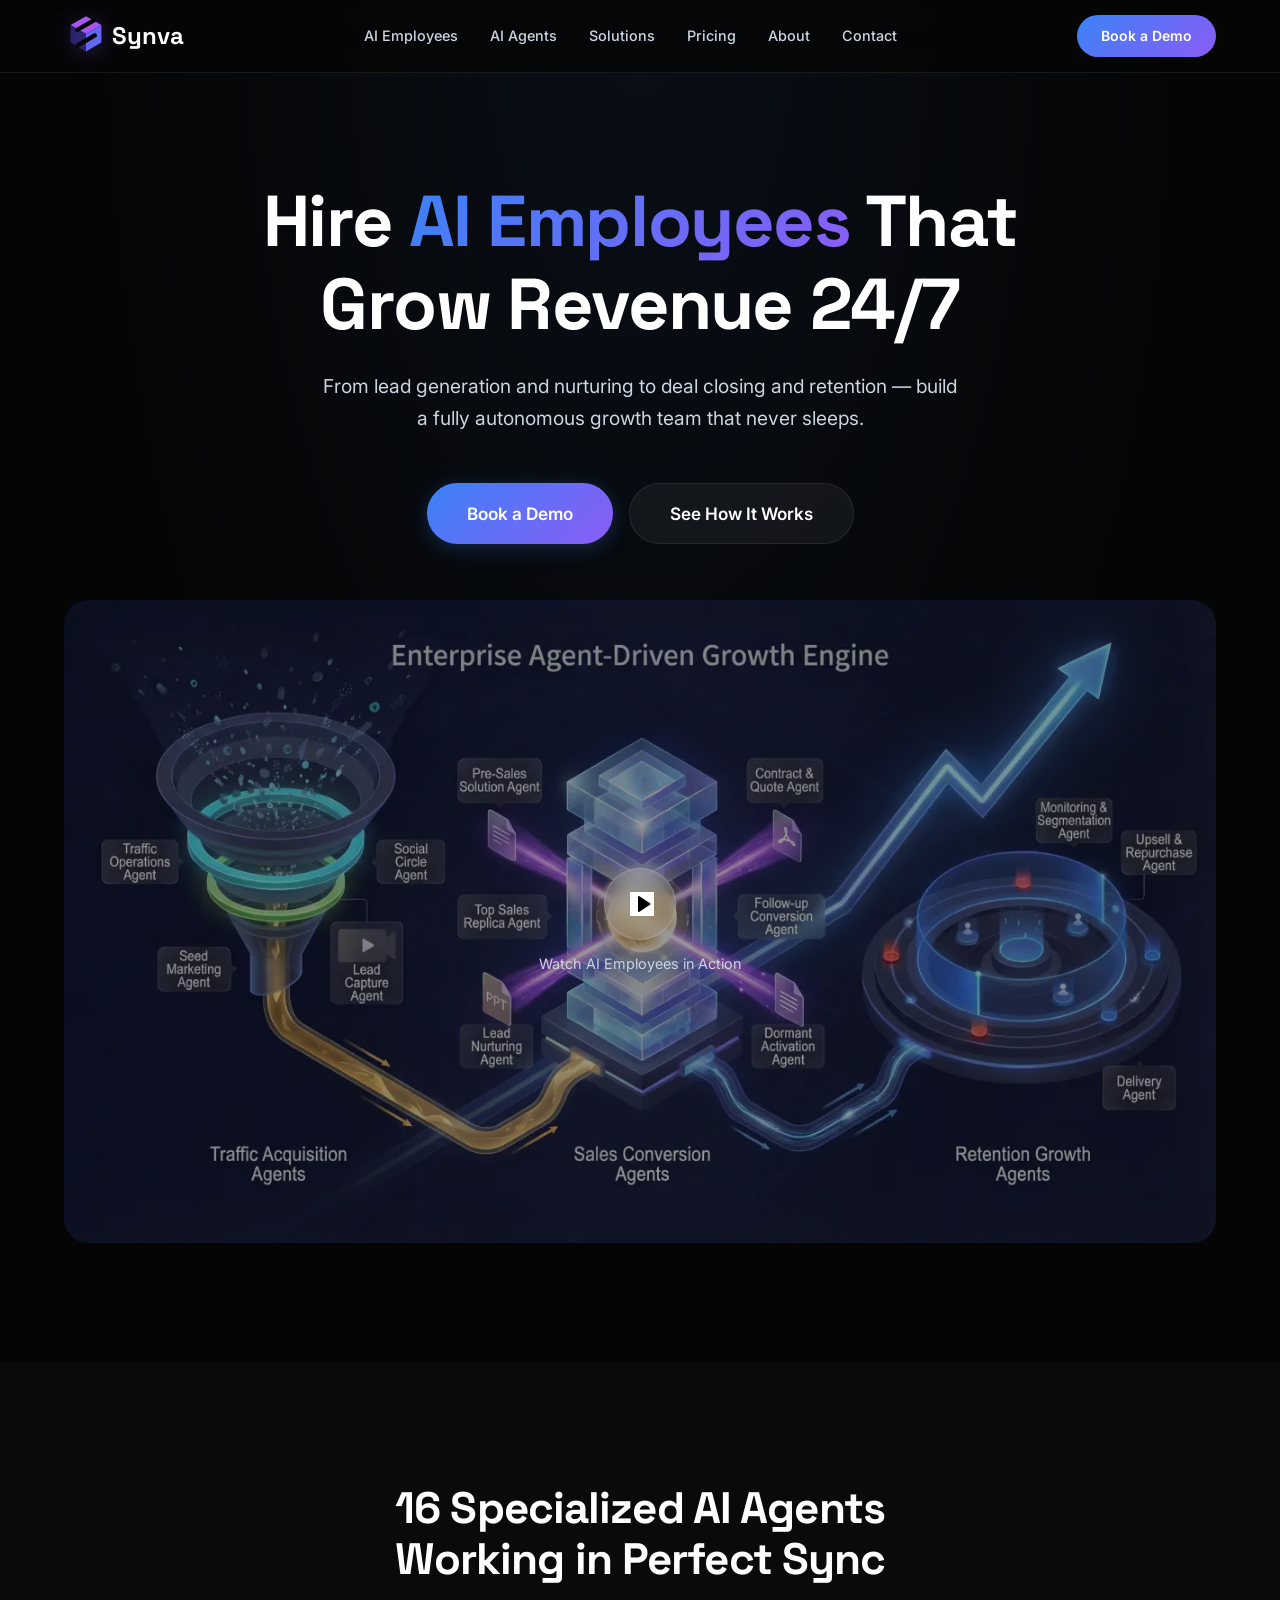
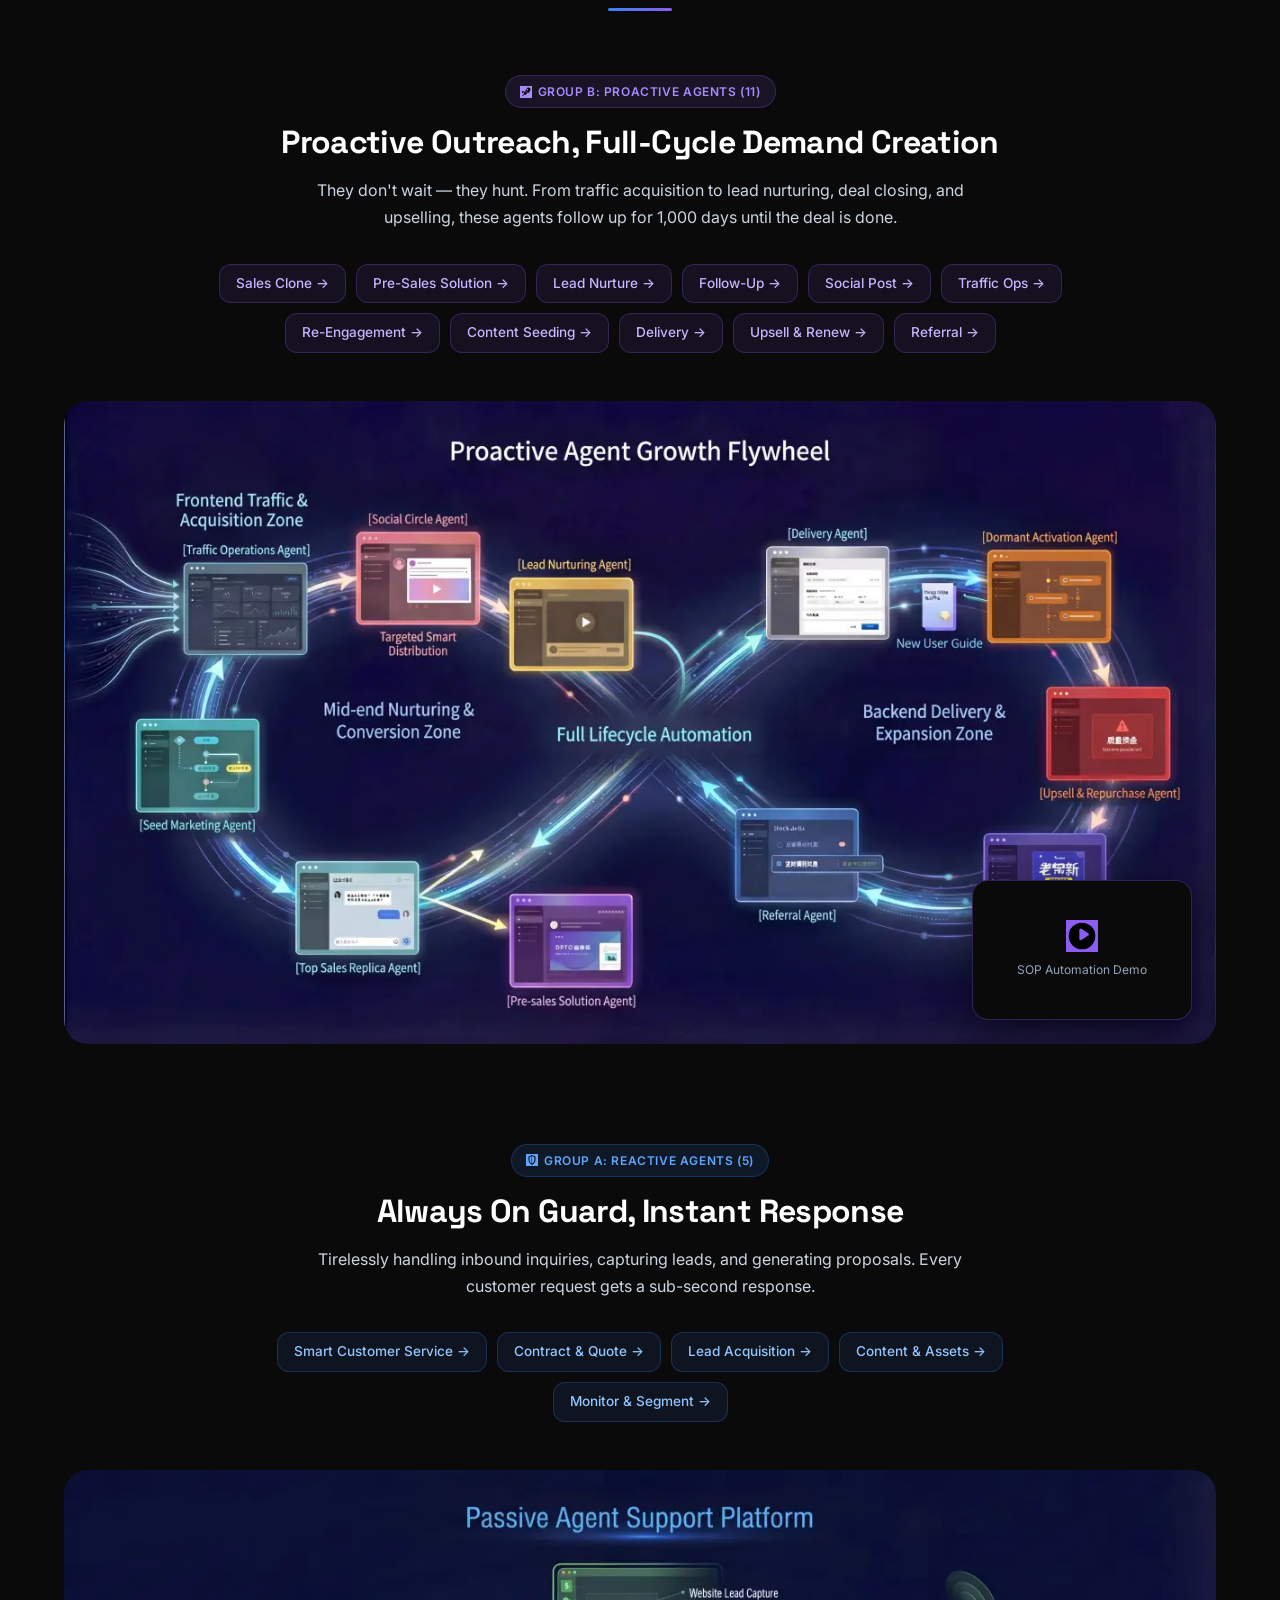
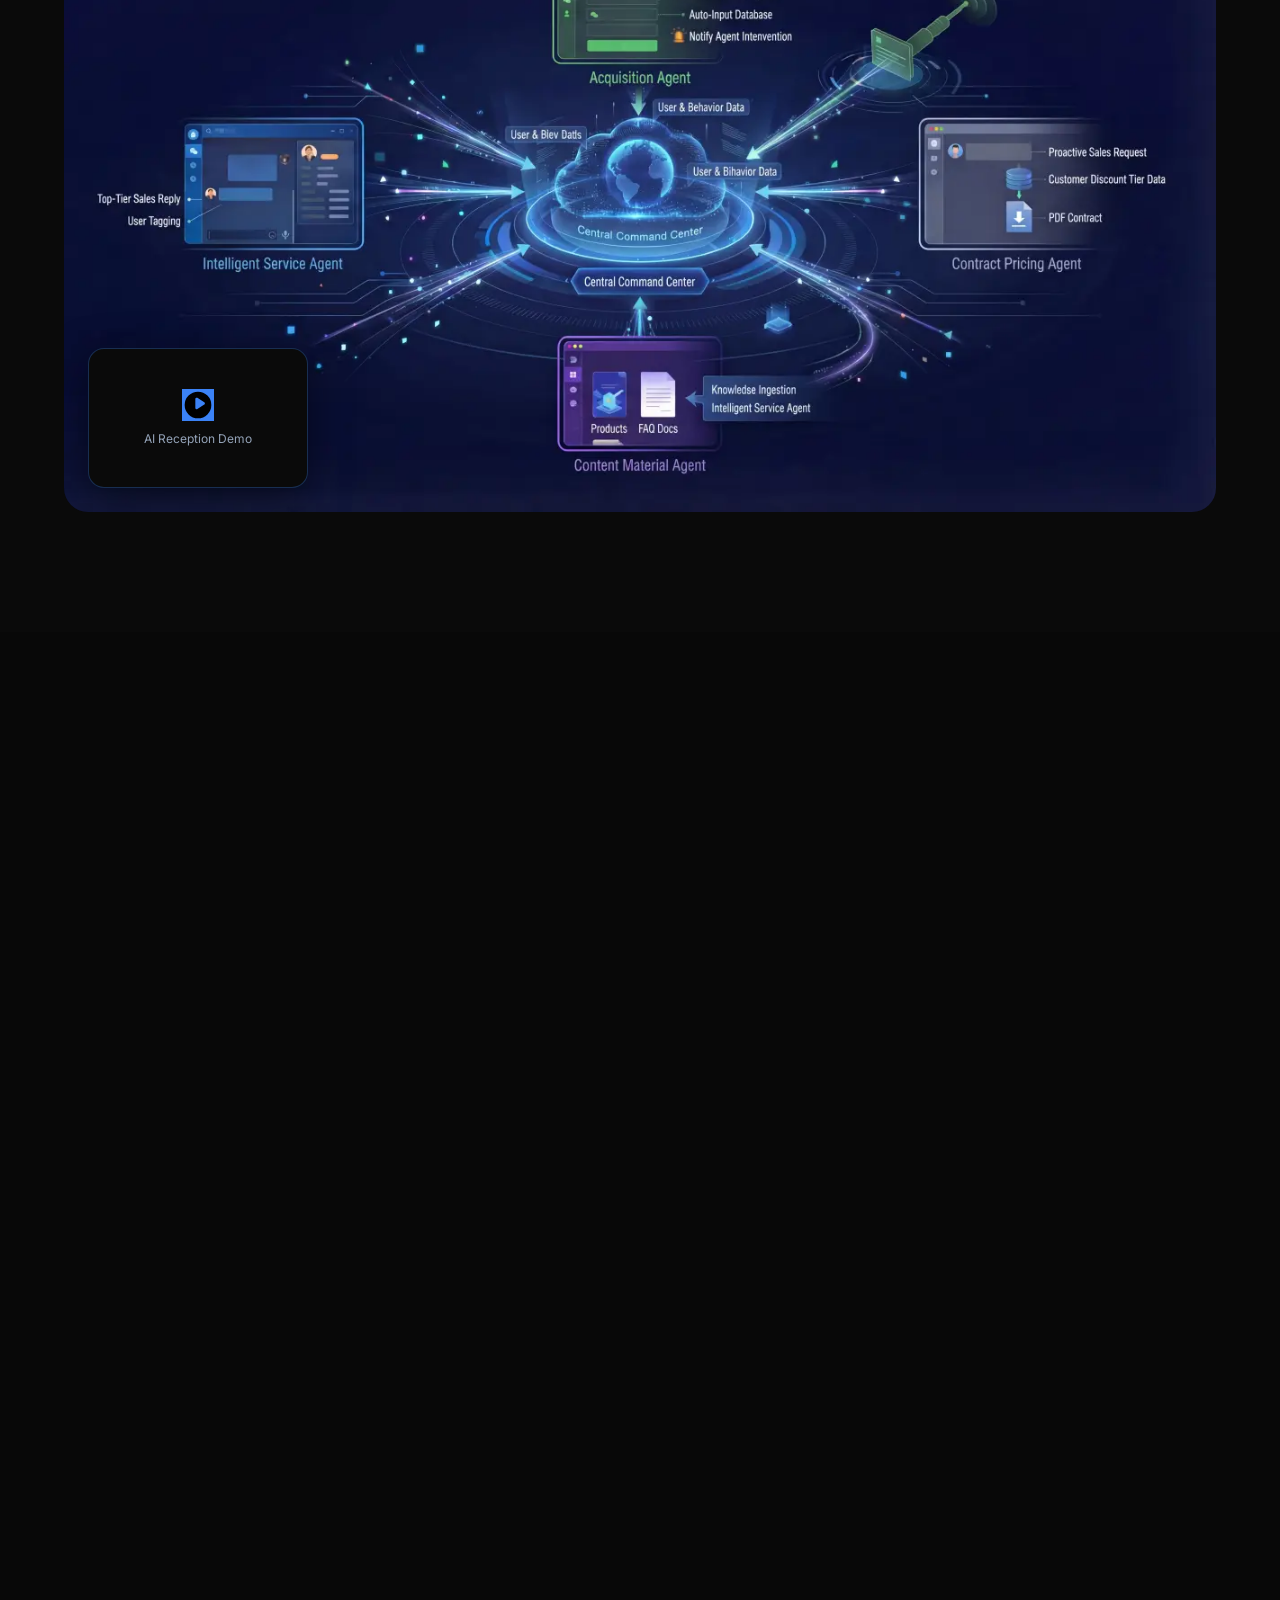
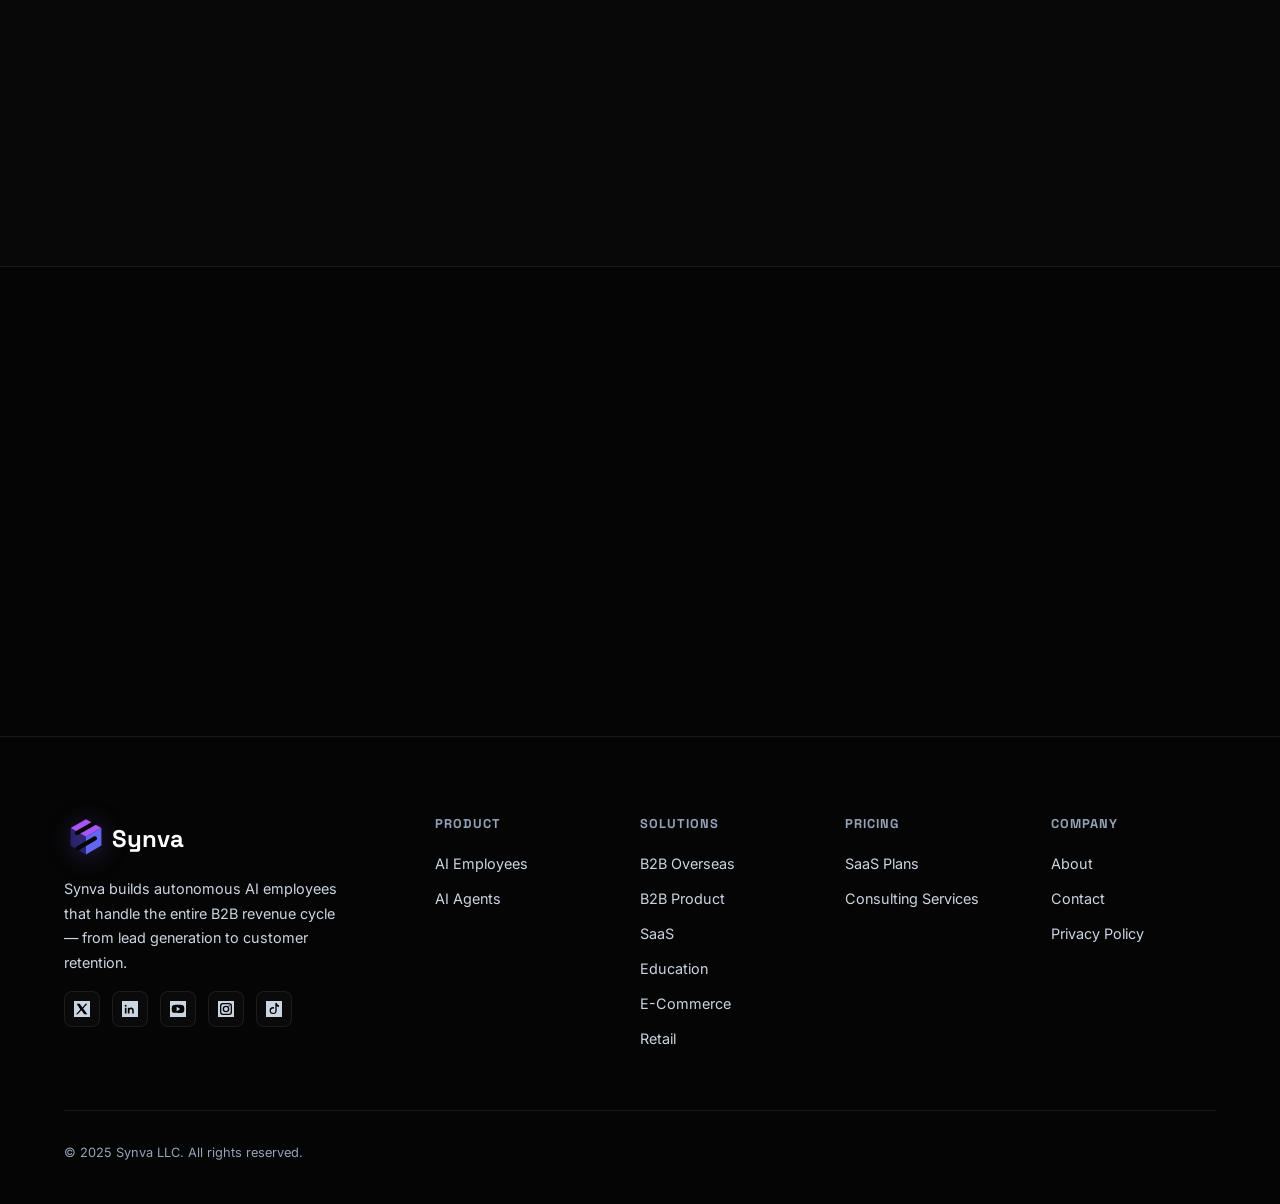
==== commit cbf8f1ef: "perf: optimize homepage loading path" ====
--- a/index.html
+++ b/index.html
@@ -12,8 +12,13 @@
   <meta property="og:type" content="website">
   <meta name="twitter:card" content="summary_large_image">
   <link rel="icon" href="favicon.ico">
+  <link rel="preconnect" href="https://fonts.googleapis.com">
+  <link rel="preconnect" href="https://fonts.gstatic.com" crossorigin>
+  <link rel="preload" as="style" href="https://fonts.googleapis.com/css2?family=Inter:wght@300;400;500;600;700;800;900&family=Space+Grotesk:wght@400;500;600;700&display=swap">
+  <link rel="preload" as="image" href="images/hero/optimized/home-1280.webp" imagesrcset="images/hero/optimized/home-640.webp 640w, images/hero/optimized/home-1280.webp 1280w, images/hero/optimized/home-1600.webp 1600w" imagesizes="(max-width: 767px) 92vw, (max-width: 1232px) calc(100vw - 48px), 1152px">
+  <link rel="stylesheet" href="https://fonts.googleapis.com/css2?family=Inter:wght@300;400;500;600;700;800;900&family=Space+Grotesk:wght@400;500;600;700&display=swap">
   <link rel="stylesheet" href="css/style.css">
-  <link rel="stylesheet" href="https://cdnjs.cloudflare.com/ajax/libs/font-awesome/6.5.1/css/all.min.css">
+  <link rel="stylesheet" href="css/icons.css">
 </head>
 <body>
 
@@ -62,7 +67,7 @@
 
       <!-- Hero Media -->
       <div class="hero__media">
-        <img src="images/hero/01 Homepage Big Picture.webp" alt="Synva.ai platform dashboard showing AI employees in action">
+        <img src="images/hero/optimized/home-1280.webp" srcset="images/hero/optimized/home-640.webp 640w, images/hero/optimized/home-1280.webp 1280w, images/hero/optimized/home-1600.webp 1600w" sizes="(max-width: 767px) 92vw, (max-width: 1232px) calc(100vw - 48px), 1152px" width="5504" height="3072" fetchpriority="high" decoding="async" alt="Synva.ai platform dashboard showing AI employees in action">
         <div class="hero__media-overlay">
           <div class="hero__play-btn">
             <i class="fas fa-play" style="margin-left: 3px;"></i>
@@ -75,7 +80,7 @@
 
 
   <!-- ===== AI Agents Overview ===== -->
-  <section class="section section--alt" id="agents">
+  <section class="section section--alt section--deferred" id="agents">
     <div class="container">
       <div class="section-header reveal">
         <h2>16 Specialized AI Agents<br>Working in Perfect Sync</h2>
@@ -105,7 +110,7 @@
           </div>
         </div>
         <div class="media-showcase">
-          <img src="images/hero/02 Proactive Agent.webp" alt="Proactive AI Agents automating outbound sales workflow">
+          <img src="images/hero/optimized/proactive-1280.webp" srcset="images/hero/optimized/proactive-640.webp 640w, images/hero/optimized/proactive-1280.webp 1280w" sizes="(max-width: 767px) 92vw, (max-width: 1232px) calc(100vw - 48px), 1152px" width="5504" height="3072" loading="lazy" decoding="async" alt="Proactive AI Agents automating outbound sales workflow">
           <div style="position: absolute; bottom: 24px; right: 24px; width: 220px; height: 140px; background: #0a0a0a; border: 1px solid rgba(139, 92, 246, 0.3); border-radius: 16px; display: flex; flex-direction: column; align-items: center; justify-content: center; box-shadow: 0 12px 40px rgba(0,0,0,0.5);">
             <i class="fas fa-play-circle" style="font-size: 2rem; color: var(--color-purple); margin-bottom: 8px;"></i>
             <span style="font-size: 0.75rem; color: var(--color-text-muted);">SOP Automation Demo</span>
@@ -130,7 +135,7 @@
           </div>
         </div>
         <div class="media-showcase">
-          <img src="images/hero/03 Passive Agent.webp" alt="Reactive AI Agents handling inbound customer service">
+          <img src="images/hero/optimized/passive-1280.webp" srcset="images/hero/optimized/passive-640.webp 640w, images/hero/optimized/passive-1280.webp 1280w" sizes="(max-width: 767px) 92vw, (max-width: 1232px) calc(100vw - 48px), 1152px" width="5504" height="3072" loading="lazy" decoding="async" alt="Reactive AI Agents handling inbound customer service">
           <div style="position: absolute; bottom: 24px; left: 24px; width: 220px; height: 140px; background: #0a0a0a; border: 1px solid rgba(59, 130, 246, 0.3); border-radius: 16px; display: flex; flex-direction: column; align-items: center; justify-content: center; box-shadow: 0 12px 40px rgba(0,0,0,0.5);">
             <i class="fas fa-play-circle" style="font-size: 2rem; color: var(--color-blue); margin-bottom: 8px;"></i>
             <span style="font-size: 0.75rem; color: var(--color-text-muted);">AI Reception Demo</span>
@@ -141,7 +146,7 @@
   </section>
 
   <!-- ===== Results / Case Studies ===== -->
-  <section class="section" id="results" style="background: #080808;">
+  <section class="section section--deferred" id="results" style="background: #080808;">
     <div class="container">
       <div class="section-header reveal">
         <h2>Real Results Across Every Department</h2>
@@ -160,7 +165,7 @@
             </p>
           </div>
           <div class="media-showcase">
-            <img src="images/hero/04 Markting.webp" alt="Marketing department ROI improvement">
+            <img src="images/hero/optimized/marketing-1280.webp" srcset="images/hero/optimized/marketing-640.webp 640w, images/hero/optimized/marketing-1280.webp 1280w" sizes="(max-width: 767px) 92vw, (max-width: 1232px) calc(100vw - 48px), 1152px" width="5504" height="3072" loading="lazy" decoding="async" alt="Marketing department ROI improvement">
             <div class="media-showcase__overlay">
               <div class="media-showcase__metric">
                 <div class="media-showcase__metric-value" data-counter="200" data-suffix="%">0%</div>
@@ -181,7 +186,7 @@
             </p>
           </div>
           <div class="media-showcase">
-            <img src="images/hero/05 Sales.webp" alt="Sales department deal closing improvement">
+            <img src="images/hero/optimized/sales-1280.webp" srcset="images/hero/optimized/sales-640.webp 640w, images/hero/optimized/sales-1280.webp 1280w" sizes="(max-width: 767px) 92vw, (max-width: 1232px) calc(100vw - 48px), 1152px" width="5504" height="3072" loading="lazy" decoding="async" alt="Sales department deal closing improvement">
             <div class="media-showcase__overlay">
               <div class="media-showcase__metric">
                 <div class="media-showcase__metric-value" data-counter="45" data-suffix="%">0%</div>
@@ -202,7 +207,7 @@
             </p>
           </div>
           <div class="media-showcase">
-            <img src="images/hero/06 Customer Success.webp" alt="Customer success NDR improvement">
+            <img src="images/hero/optimized/success-1280.webp" srcset="images/hero/optimized/success-640.webp 640w, images/hero/optimized/success-1280.webp 1280w" sizes="(max-width: 767px) 92vw, (max-width: 1232px) calc(100vw - 48px), 1152px" width="5504" height="3072" loading="lazy" decoding="async" alt="Customer success NDR improvement">
             <div class="media-showcase__overlay">
               <div class="media-showcase__metric">
                 <div class="media-showcase__metric-value" data-counter="120" data-suffix="%">0%</div>
@@ -216,7 +221,7 @@
   </section>
 
   <!-- ===== Bottom CTA ===== -->
-  <section class="section section--border-top text-center">
+  <section class="section section--border-top section--deferred text-center">
     <div class="container reveal">
       <h2 style="margin-bottom: 16px;">Ready to Meet Your First AI Employee?</h2>
       <p style="margin-bottom: 40px; max-width: 480px; margin-left: auto; margin-right: auto;">
@@ -253,10 +258,10 @@
             <a href="#" target="_blank" aria-label="TikTok" style="width: 36px; height: 36px; border-radius: 8px; background: var(--color-bg-alt); border: 1px solid var(--color-border); display: flex; align-items: center; justify-content: center; color: var(--color-text-secondary); transition: var(--transition-base);"><i class="fab fa-tiktok"></i></a>
           </div>
         </div>
-        <div><h4 class="footer__heading">Product</h4><div class="footer__links"><a href="product.html">AI Employees</a><a href="agents.html">AI Agents</a></div></div>
-        <div><h4 class="footer__heading">Solutions</h4><div class="footer__links"><a href="solutions.html#b2b-overseas">B2B Overseas</a><a href="solutions.html#b2b-industrial">B2B Product</a><a href="solutions.html#saas">SaaS</a><a href="solutions.html#education">Education</a><a href="solutions.html#ecommerce">E-Commerce</a><a href="solutions.html#retail">Retail</a></div></div>
-        <div><h4 class="footer__heading">Pricing</h4><div class="footer__links"><a href="pricing.html">SaaS Plans</a><a href="pricing.html">Consulting Services</a></div></div>
-        <div><h4 class="footer__heading">Company</h4><div class="footer__links"><a href="about.html">About</a><a href="contact.html">Contact</a><a href="privacy.html">Privacy Policy</a></div></div>
+        <div><h3 class="footer__heading">Product</h3><div class="footer__links"><a href="product.html">AI Employees</a><a href="agents.html">AI Agents</a></div></div>
+        <div><h3 class="footer__heading">Solutions</h3><div class="footer__links"><a href="solutions.html#b2b-overseas">B2B Overseas</a><a href="solutions.html#b2b-industrial">B2B Product</a><a href="solutions.html#saas">SaaS</a><a href="solutions.html#education">Education</a><a href="solutions.html#ecommerce">E-Commerce</a><a href="solutions.html#retail">Retail</a></div></div>
+        <div><h3 class="footer__heading">Pricing</h3><div class="footer__links"><a href="pricing.html">SaaS Plans</a><a href="pricing.html">Consulting Services</a></div></div>
+        <div><h3 class="footer__heading">Company</h3><div class="footer__links"><a href="about.html">About</a><a href="contact.html">Contact</a><a href="privacy.html">Privacy Policy</a></div></div>
       </div>
       <div class="footer__bottom">
         <span>&copy; 2025 Synva LLC. All rights reserved.</span>
--- a/css/style.css
+++ b/css/style.css
@@ -2,9 +2,6 @@
    Agent.AI — English Static Site
    Design System & Global Styles
    ================================================================ */
-
-/* --- Google Fonts --- */
-@import url('https://fonts.googleapis.com/css2?family=Inter:wght@300;400;500;600;700;800;900&family=Space+Grotesk:wght@400;500;600;700&display=swap');
 
 /* --- CSS Custom Properties --- */
 :root {
@@ -155,6 +152,11 @@
   border-top: 1px solid var(--color-border);
 }
 
+.section--deferred {
+  content-visibility: auto;
+  contain-intrinsic-size: 1px 1200px;
+}
+
 .text-center {
   text-align: center;
 }
@@ -173,6 +175,11 @@
   transition: var(--transition-base);
 }
 
+.header.header--scrolled {
+  border-bottom-color: rgba(255, 255, 255, 0.1);
+  background: rgba(5, 5, 5, 0.95);
+}
+
 .header__inner {
   max-width: var(--max-width);
   margin: 0 auto;
@@ -1094,6 +1101,18 @@
 
 .contact-bar__item i {
   color: var(--color-blue);
+}
+
+@media (prefers-reduced-motion: reduce) {
+  html {
+    scroll-behavior: auto;
+  }
+
+  .reveal {
+    opacity: 1;
+    transform: none;
+    transition: none;
+  }
 }
 
 .contact-bar__divider {
--- a/css/icons.css
+++ b/css/icons.css
@@ -0,0 +1,51 @@
+/* ================================================================
+   Local Icon Set
+   Replaces the small subset of Font Awesome icons used on the homepage
+   ================================================================ */
+
+i[class*="fa-"] {
+  display: inline-block;
+  width: 1em;
+  height: 1em;
+  vertical-align: -0.125em;
+  background-color: currentColor;
+  background-repeat: no-repeat;
+  background-position: center;
+  background-size: contain;
+}
+
+.fa-play {
+  background-image: url("data:image/svg+xml,%3Csvg xmlns='http://www.w3.org/2000/svg' viewBox='0 0 24 24' fill='black'%3E%3Cpath d='M8 5.14v13.72a1 1 0 0 0 1.5.86l10.5-6.86a1 1 0 0 0 0-1.72L9.5 4.28A1 1 0 0 0 8 5.14Z'/%3E%3C/svg%3E");
+}
+
+.fa-rocket {
+  background-image: url("data:image/svg+xml,%3Csvg xmlns='http://www.w3.org/2000/svg' viewBox='0 0 24 24' fill='black'%3E%3Cpath d='M14.6 3.2c2.2-.5 4.3-.2 6.2 1.1.3 1.9 0 4-.9 6.1l-3.9 3.9-2.8-2.8-2.8-2.8 4.2-4.2Zm-5 6.2 5 5-2.3 2.3a2 2 0 0 1-1.4.6H8.6L5.3 20.6l-.9-.9 3.3-3.3v-2.3a2 2 0 0 1 .6-1.4l1.3-1.3Zm-3.4 1.1c.8 0 1.5.3 2 .8L4.7 14.8l-1.5-3.6 3-1.2Zm8.6-4.4a1.6 1.6 0 1 0 0 3.2 1.6 1.6 0 0 0 0-3.2Z'/%3E%3C/svg%3E");
+}
+
+.fa-play-circle {
+  background-image: url("data:image/svg+xml,%3Csvg xmlns='http://www.w3.org/2000/svg' viewBox='0 0 24 24' fill='black'%3E%3Cpath d='M12 2a10 10 0 1 0 10 10A10 10 0 0 0 12 2Zm-2 5.5a1 1 0 0 1 1.52-.85l5.2 3.35a1 1 0 0 1 0 1.68l-5.2 3.35A1 1 0 0 1 10 14.2Z'/%3E%3C/svg%3E");
+}
+
+.fa-shield-halved {
+  background-image: url("data:image/svg+xml,%3Csvg xmlns='http://www.w3.org/2000/svg' viewBox='0 0 24 24' fill='black'%3E%3Cpath d='M12 2 5 5v6c0 5 3 8.8 7 11 4-2.2 7-6 7-11V5Zm0 2.2 4.8 2v4.8c0 3.9-2 6.8-4.8 8.7Zm-1 0v15.5C8.2 17.8 7 14.9 7 11V6.2Z'/%3E%3C/svg%3E");
+}
+
+.fa-x-twitter {
+  background-image: url("data:image/svg+xml,%3Csvg xmlns='http://www.w3.org/2000/svg' viewBox='0 0 24 24' fill='black'%3E%3Cpath d='M4 4h4.6l4 5.8L17.4 4H20l-6.2 7.1L20 20h-4.6l-4.3-6.2L5.6 20H3l6.5-7.4Z'/%3E%3C/svg%3E");
+}
+
+.fa-linkedin-in {
+  background-image: url("data:image/svg+xml,%3Csvg xmlns='http://www.w3.org/2000/svg' viewBox='0 0 24 24' fill='black'%3E%3Cpath d='M5.5 8.5A1.5 1.5 0 1 0 5.5 5.5a1.5 1.5 0 0 0 0 3ZM4.3 10h2.4v8.7H4.3Zm4.4 0h2.3v1.2c.5-.8 1.4-1.5 2.9-1.5 2.5 0 3.8 1.6 3.8 4.6v4.4h-2.4v-4.1c0-1.5-.6-2.4-1.8-2.4-1.1 0-1.9.7-2.2 1.8v4.7H8.7Z'/%3E%3C/svg%3E");
+}
+
+.fa-youtube {
+  background-image: url("data:image/svg+xml,%3Csvg xmlns='http://www.w3.org/2000/svg' viewBox='0 0 24 24' fill='black'%3E%3Cpath d='M21 8.2a2.8 2.8 0 0 0-2-2C17.2 5.7 12 5.7 12 5.7s-5.2 0-7 .5a2.8 2.8 0 0 0-2 2C2.5 10 2.5 12 2.5 12s0 2 .5 3.8a2.8 2.8 0 0 0 2 2c1.8.5 7 .5 7 .5s5.2 0 7-.5a2.8 2.8 0 0 0 2-2c.5-1.8.5-3.8.5-3.8s0-2-.5-3.8ZM10 15.4V8.6l5.3 3.4Z'/%3E%3C/svg%3E");
+}
+
+.fa-instagram {
+  background-image: url("data:image/svg+xml,%3Csvg xmlns='http://www.w3.org/2000/svg' viewBox='0 0 24 24' fill='black'%3E%3Cpath d='M7.5 3h9A4.5 4.5 0 0 1 21 7.5v9a4.5 4.5 0 0 1-4.5 4.5h-9A4.5 4.5 0 0 1 3 16.5v-9A4.5 4.5 0 0 1 7.5 3Zm0 2A2.5 2.5 0 0 0 5 7.5v9A2.5 2.5 0 0 0 7.5 19h9a2.5 2.5 0 0 0 2.5-2.5v-9A2.5 2.5 0 0 0 16.5 5Zm9.2 1.2a1.1 1.1 0 1 1-1.1 1.1 1.1 1.1 0 0 1 1.1-1.1ZM12 7a5 5 0 1 1-5 5 5 5 0 0 1 5-5Zm0 2a3 3 0 1 0 3 3 3 3 0 0 0-3-3Z'/%3E%3C/svg%3E");
+}
+
+.fa-tiktok {
+  background-image: url("data:image/svg+xml,%3Csvg xmlns='http://www.w3.org/2000/svg' viewBox='0 0 24 24' fill='black'%3E%3Cpath d='M14 3h2.2c.4 1.8 1.6 3.1 3.3 3.5V9a7 7 0 0 1-3.5-1.1v6.4a5.3 5.3 0 1 1-5.3-5.3c.4 0 .8.1 1.3.2v2.3a3.3 3.3 0 1 0 2 3V3Z'/%3E%3C/svg%3E");
+}
